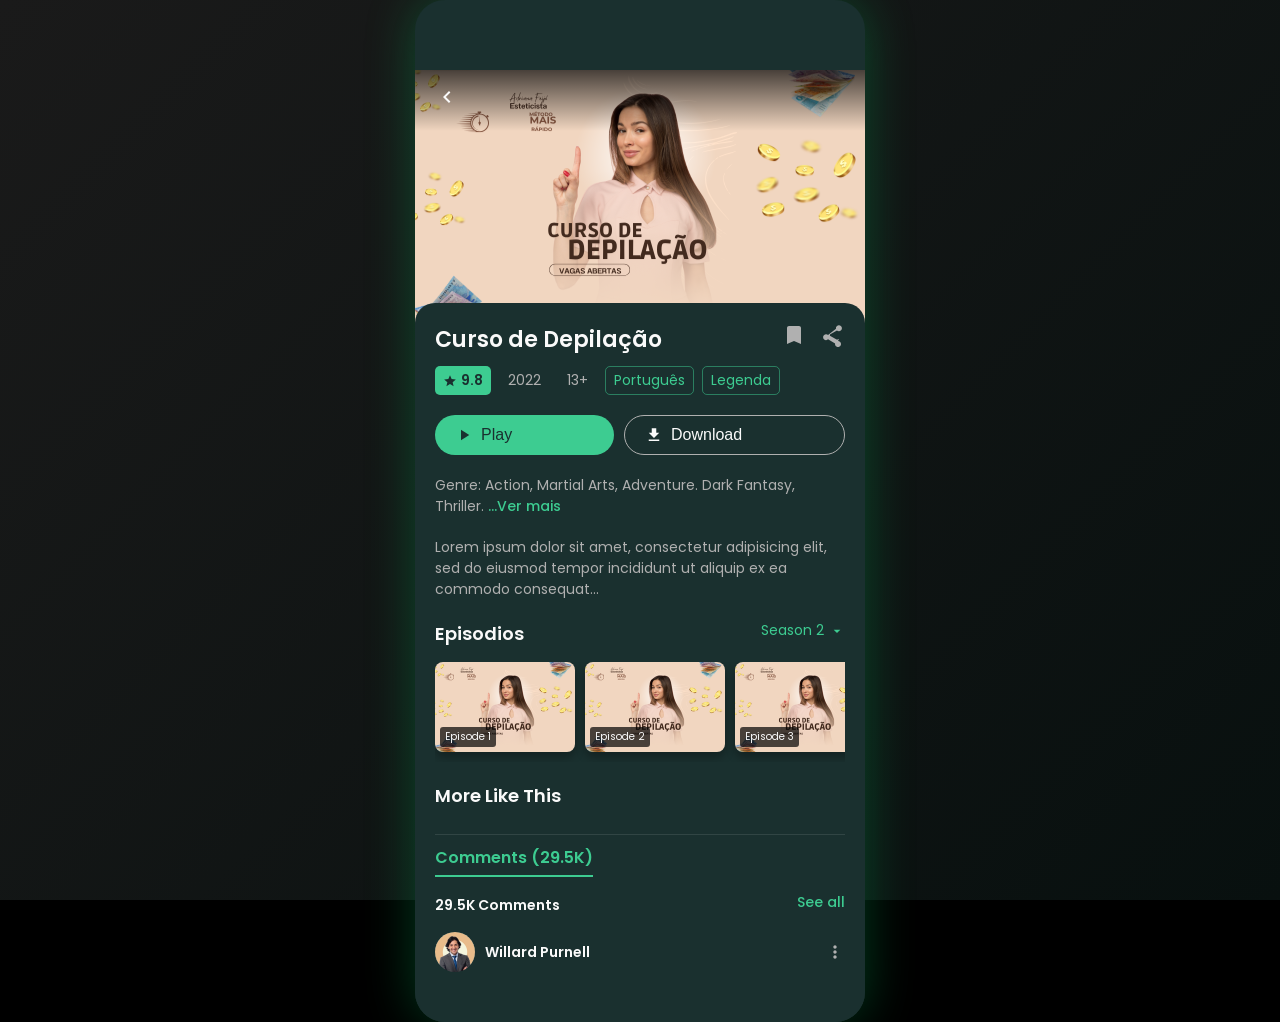
==== detail.html @ 1de20b4a "add details.html" ====
<!DOCTYPE html>
<html lang="pt-BR">
<head>
    <meta charset="UTF-8">
    <meta name="viewport" content="width=device-width, initial-scale=1.0">
    <title>Detalhes - Demon Slayer</title>
    <link rel="stylesheet" href="styles.css"> 
    <link href="https://fonts.googleapis.com/css2?family=Poppins:wght@300;400;500;600;700&display=swap" rel="stylesheet">
</head>
<body>

    <div class="app-background"></div>
    <div class="container detail-page-container">
        
        <section class="video-player-section">
            <div class="player-banner" style="background-image: url('demon_slayer_detail.png');">
                <div class="top-bar-overlay">
                    <a href="playlist.html">
                        <span class="icon back-arrow"></span>
                    </a>
                </div>
            </div>
        </section>

        <main class="detail-content">

            <div class="metadata-block">
                <h1 class="content-title">Curso de Depilação</h1>
                <div class="action-icons">
                    <span class="icon bookmark-icon"></span>
                    <span class="icon share-icon"></span>
                </div>
                
                <div class="tags-row">
                    <span class="rating-tag"><span class="icon star-icon"></span> 9.8</span>
                    <span class="year-tag">2022</span>
                    <span class="age-tag">13+</span>
                    <span class="info-tag light-green-border">Português</span>
                    <span class="info-tag light-green-border">Legenda</span>
                </div>

                <div class="main-actions-row">
                    <button class="btn btn-play full-width"><span class="icon play-icon"></span>Play</button>
                    <button class="btn btn-download full-width"><span class="icon download-icon-btn"></span>Download</button>
                </div>
            </div>
            
            <p class="synopsis">
                Genre: Action, Martial Arts, Adventure. Dark Fantasy, Thriller. <span class="read-more">...Ver mais</span>
            </p>
            <p class="full-text">
                Lorem ipsum dolor sit amet, consectetur adipisicing elit, sed do eiusmod tempor incididunt ut aliquip ex ea commodo consequat...
            </p>

            <section class="episode-section">
                <h2 class="section-title">Episodios</h2>
                <div class="dropdown-filter">
                    <span>Season 2</span>
                    <span class="icon dropdown-arrow"></span>
                </div>
                
                <div class="episode-cards-container">
                    
                    <div class="episode-card">
                        <img src="episode_1_thumb.png" alt="Episode 1" class="episode-thumbnail">
                        <span class="episode-number">Episode 1</span>
                    </div>
                    <div class="episode-card">
                        <img src="episode_1_thumb.png" alt="Episode 2" class="episode-thumbnail">
                        <span class="episode-number">Episode 2</span>
                    </div>
                    <div class="episode-card">
                        <img src="episode_1_thumb.png" alt="Episode 3" class="episode-thumbnail">
                        <span class="episode-number">Episode 3</span>
                    </div>
                </div>
                
                <h2 class="section-title more-like-this-title">More Like This</h2>
            </section>

            <section class="comments-section">
                <div class="comments-header">
                    <span class="comments-tab active-tab">Comments (29.5K)</span>
                    </div>
                <p class="comments-count">29.5K Comments</p>
                <span class="see-all-comments">See all</span>
                
                <div class="comment-item">
                    <img src="foto-perfil.png" alt="Avatar" class="comment-avatar">
                    <span class="comment-username">Willard Purnell</span>
                    <span class="icon more-options-icon-small"></span>
                </div>
            </section>

        </main>
        
    </div>
    <div id="commentsModal" class="modal-bottom-sheet">
    <div class="modal-content">
        
        <header class="comments-modal-header">
            <span class="icon back-arrow" onclick="closeCommentsModal()"></span>
            <h1 class="comments-count-title">29.5K Comments</h1>
            <span class="icon more-options-icon-small"></span> 
        </header>

        <main class="comments-list-container">
            
            <div class="comment-full-item">
                <img src="foto-perfil.png" alt="Avatar" class="comment-avatar-lg">
                <div class="comment-body">
                    <span class="comment-username">Willard Purnell</span>
                    <span class="icon more-options-icon-medium"></span>
                    <p class="comment-text">
                        Lorem ipsum dolor sit amet, consectetur adipisicing elit, sed do eiusmod tempor incididunt ut labore et dolore.
                    </p>
                    <div class="comment-actions">
                        <span class="like-count"><span class="icon heart-icon-filled"></span> 938</span>
                        <span class="comment-time">3 days ago</span>
                        <span class="reply-button">Reply</span>
                    </div>
                </div>
            </div>

            <div class="comment-full-item">
                <img src="foto-perfil.png" alt="Avatar" class="comment-avatar-lg">
                <div class="comment-body">
                    <span class="comment-username">Hannah Burress</span>
                    <span class="icon more-options-icon-medium"></span>
                    <p class="comment-text">
                        Lorem ipsum dolor sit amet, consectetur adipisicing elit, sed do eiusmod tempor incididunt ut labore et dolore. 😍💯💯
                    </p>
                    <div class="comment-actions">
                        <span class="like-count"><span class="icon heart-icon-filled"></span> 847</span>
                        <span class="comment-time">2 days ago</span>
                        <span class="reply-button">Reply</span>
                    </div>
                </div>
            </div>
            
            </main>

        <footer class="comment-input-bar">
            <input type="text" placeholder="Add comment..." class="comment-input">
            <span class="icon emoji-icon"></span>
            <button class="btn btn-send"><span class="icon send-icon"></span></button>
        </footer>
        
    </div>
</div>

<script>
    function openCommentsModal() {
        document.getElementById('commentsModal').classList.add('is-visible');
        document.body.style.overflow = 'hidden'; // Evita scroll do fundo
    }

    function closeCommentsModal() {
        document.getElementById('commentsModal').classList.remove('is-visible');
        document.body.style.overflow = '';
    }

    // Liga o clique do "See all" para abrir o modal
    document.querySelector('.see-all-comments').addEventListener('click', openCommentsModal);
</script>

</body>
</html>
---- styles.css ----
/* Importação de fonte (opcional, se você descomentou no HTML) */
body {
    font-family: 'Poppins', sans-serif;
}

/* Reset Básico */
* {
    box-sizing: border-box;
    margin: 0;
    padding: 0;
}

:root {
    --dark-green: #1A302F;
    --light-green: #3DCC91;
    --text-white: #FAFAFA;
    --text-light-gray: #B0B0B0;
    --dark-gray-bg: #2B2B2B;
    --card-bg: #3A3A3A;
    --overlay-gradient: linear-gradient(to top, rgba(0,0,0,0.9) 0%, rgba(0,0,0,0.6) 50%, rgba(0,0,0,0) 100%);
    --app-gradient-border: linear-gradient(to bottom, #10201F, #00BCD4); /* Ajustado para um verde/azul sutil */
}

body {
    background-color: #000;
    color: var(--text-white);
    overflow-x: hidden; /* Evita rolagem horizontal indesejada */
}

/* Fundo da tela com gradiente sutil */
.app-background {
    position: fixed;
    top: 0;
    left: 0;
    width: 100%;
    height: 100%;
    background: linear-gradient(135deg, #1A1A1A 0%, #08100F 100%); /* Fundo escuro */
    z-index: -1;
}
/* Gradiente nas bordas da "tela do celular" */
.container {
    max-width: 450px; /* Largura máxima para simular um celular */
    margin: 0 auto;
    background-color: var(--dark-green); /* Cor principal do app */
    min-height: 100vh;
    box-shadow: 0 0 50px rgba(0, 200, 100, 0.3); /* Sombra verde */
    border-radius: 30px; /* Bordas arredondadas do "celular" */
    overflow: hidden; /* Garante que o conteúdo não vaze */
    position: relative;
    padding-bottom: 70px; /* Espaço para a nav bar inferior */
}

/* --- HEADER PRINCIPAL --- */
.main-header {
    display: flex;
    justify-content: space-between;
    align-items: center;
    padding: 15px 20px;
    position: absolute;
    top: 0;
    width: 100%;
    z-index: 100;
    background: transparent; /* Transparente para ver o banner */
}
.main-header .logo {
    font-size: 28px;
    font-weight: 700;
    color: var(--light-green); /* Verde claro para o logo 'A' */
}
.header-icons .icon {
    display: inline-block;
    width: 24px;
    height: 24px;
    margin-left: 15px;
    background-color: var(--text-white); /* Cor dos ícones */
    -webkit-mask-size: cover;
    mask-size: cover;
}

.logo-img {
    display: inline;
    width: 24px;
    height: 24px;
}

/* Ícones específicos (usando mask para SVGs ou background-image para PNGs) */
.search-icon { -webkit-mask-image: url('data:image/svg+xml;utf8,<svg xmlns="http://www.w3.org/2000/svg" viewBox="0 0 24 24" fill="white"><path d="M15.5 14h-.79l-.28-.27A6.471 6.471 0 0 0 16 9.5 6.5 6.5 0 1 0 9.5 16c1.61 0 3.09-.59 4.23-1.57l.27.28v.79l5 4.99L20.49 19l-4.99-5zm-6 0C7.01 14 5 11.99 5 9.5S7.01 5 9.5 5 14 7.01 14 9.5 11.99 14 9.5 14z"/></svg>'); mask-image: url('data:image/svg+xml;utf8,<svg xmlns="http://www.w3.org/2000/svg" viewBox="0 0 24 24" fill="white"><path d="M15.5 14h-.79l-.28-.27A6.471 6.471 0 0 0 16 9.5 6.5 6.5 0 1 0 9.5 16c1.61 0 3.09-.59 4.23-1.57l.27.28v.79l5 4.99L20.49 19l-4.99-5zm-6 0C7.01 14 5 11.99 5 9.5S7.01 5 9.5 5 14 7.01 14 9.5 11.99 14 9.5 14z"/></svg>'); }
.bell-icon { -webkit-mask-image: url('data:image/svg+xml;utf8,<svg xmlns="http://www.w3.org/2000/svg" viewBox="0 0 24 24" fill="white"><path d="M12 22c1.1 0 2-.9 2-2h-4c0 1.1.9 2 2 2zm6-6v-5c0-3.07-1.63-5.64-4.5-6.32V4c0-.83-.67-1.5-1.5-1.5s-1.5.67-1.5 1.5v.68C7.64 5.36 6 7.93 6 11v5l-2 2v1h16v-1l-2-2z"/></svg>'); mask-image: url('data:image/svg+xml;utf8,<svg xmlns="http://www.w3.org/2000/svg" viewBox="0 0 24 24" fill="white"><path d="M12 22c1.1 0 2-.9 2-2h-4c0 1.1.9 2 2 2zm6-6v-5c0-3.07-1.63-5.64-4.5-6.32V4c0-.83-.67-1.5-1.5-1.5s-1.5.67-1.5 1.5v.68C7.64 5.36 6 7.93 6 11v5l-2 2v1h16v-1l-2-2z"/></svg>'); }


/* --- HERO BANNER --- */
.hero-banner {
    width: 100%;
    height: 400px; /* Altura do banner */
    background-size: cover;
    background-position: center;
    position: relative;
    display: flex;
    align-items: flex-end; /* Conteúdo na parte inferior */
    padding-bottom: 20px;
    z-index: 1; /* Para ficar abaixo do header fixo */
}
.hero-banner::before { /* Pseudo-elemento para o gradiente superior */
    content: '';
    position: absolute;
    top: 0;
    left: 0;
    width: 100%;
    height: 100px; /* Altura do gradiente */
    background: linear-gradient(to bottom, var(--dark-green), transparent);
    z-index: 2;
}
.overlay { /* Gradiente inferior para contraste do texto */
    position: absolute;
    bottom: 0;
    left: 0;
    width: 100%;
    height: 70%; /* Altura do gradiente */
    background: var(--overlay-gradient);
    z-index: 3;
}
.banner-content {
    position: relative;
    z-index: 4;
    padding: 0 20px;
    width: 100%;
}
.banner-title {
    font-size: 24px;
    margin-bottom: 5px;
    font-weight: 600;
}
.banner-genres {
    font-size: 14px;
    color: var(--text-light-gray);
    margin-bottom: 20px;
}
.banner-actions {
    display: flex;
    gap: 10px;
}
.btn {
    padding: 10px 20px;
    border: none;
    border-radius: 25px;
    font-size: 16px;
    font-weight: 500;
    cursor: pointer;
    display: flex;
    align-items: center;
    gap: 8px;
}
.btn-play {
    background-color: var(--light-green); /* Verde claro */
    color: var(--dark-green); /* Texto verde escuro */
}
.btn-mylist {
    background-color: rgba(255, 255, 255, 0.2); /* Fundo transparente claro */
    color: var(--text-white);
    border: 1px solid rgba(255, 255, 255, 0.3);
}
.btn .icon {
    display: inline-block;
    width: 18px;
    height: 18px;
    background-color: currentColor; /* Usa a cor do texto do botão */
    -webkit-mask-size: cover;
    mask-size: cover;
}
/* Ícones dos botões */
.play-icon { -webkit-mask-image: url('data:image/svg+xml;utf8,<svg xmlns="http://www.w3.org/2000/svg" viewBox="0 0 24 24" fill="black"><path d="M8 5v14l11-7z"/></svg>'); mask-image: url('data:image/svg+xml;utf8,<svg xmlns="http://www.w3.org/2000/svg" viewBox="0 0 24 24" fill="black"><path d="M8 5v14l11-7z"/></svg>'); }
.add-icon { -webkit-mask-image: url('data:image/svg+xml;utf8,<svg xmlns="http://www.w3.org/2000/svg" viewBox="0 0 24 24" fill="white"><path d="M19 13h-6v6h-2v-6H5v-2h6V5h2v6h6v2z"/></svg>'); mask-image: url('data:image/svg+xml;utf8,<svg xmlns="http://www.w3.org/2000/svg" viewBox="0 0 24 24" fill="white"><path d="M19 13h-6v6h-2v-6H5v-2h6V5h2v6h6v2z"/></svg>'); }


/* --- SEÇÕES DE CONTEÚDO --- */
.content-sections {
    padding: 20px;
    background-color: var(--dark-green); /* Para transição suave do banner */
    position: relative;
    z-index: 5; /* Garante que fique acima do banner ao rolar */
    border-top-left-radius: 20px;
    border-top-right-radius: 20px;
    margin-top: -20px; /* Para sobrepor o banner levemente */
    padding-top: 40px;
}

.content-row {
    margin-bottom: 30px;
}
.row-header {
    display: flex;
    justify-content: space-between;
    align-items: baseline;
    margin-bottom: 15px;
    padding: 0 5px; /* Pequeno padding para os títulos */
}
.row-header h2 {
    font-size: 20px;
    font-weight: 600;
}
.see-all {
    color: var(--light-green);
    font-size: 14px;
    font-weight: 500;
}
.cards-container {
    display: flex;
    overflow-x: scroll; /* Scroll horizontal */
    gap: 15px;
    padding-bottom: 10px; /* Espaço para sombra/scroll */
    scrollbar-width: none; /* Esconde a barra de rolagem Firefox */
    -ms-overflow-style: none; /* Esconde a barra de rolagem IE/Edge */
}
/* Esconde a barra de rolagem para navegadores baseados em WebKit */
.cards-container::-webkit-scrollbar {
    display: none;
}

.anime-card {
    position: relative;
    width: 130px; /* Largura base */
    min-width: 130px; /* Garante que não encolha */
    height: 180px; /* Altura para cards retangulares */
    border-radius: 10px;
    overflow: hidden;
    box-shadow: 0 5px 15px rgba(0, 0, 0, 0.4);
    background-color: var(--card-bg); /* Fundo caso a imagem não carregue */
    transition: transform 0.2s ease;
}
.anime-card.square { /* Cards para "New Episode Releases" */
    width: 100px;
    min-width: 100px;
    height: 100px;
}

.anime-card:hover {
    transform: translateY(-5px);
}
.card-thumbnail {
    width: 100%;
    height: 100%;
    object-fit: cover; /* Cobre o card sem distorcer */
}
.rating {
    position: absolute;
    top: 8px;
    left: 8px;
    background-color: var(--light-green); /* Verde claro */
    color: var(--dark-green);
    padding: 2px 6px;
    border-radius: 5px;
    font-size: 11px;
    font-weight: 600;
    z-index: 10;
}
.rank {
    position: absolute;
    bottom: 8px;
    left: 8px;
    color: rgba(255, 255, 255, 0.8);
    font-size: 36px;
    font-weight: 700;
    text-shadow: 1px 1px 3px rgba(0,0,0,0.5);
    z-index: 10;
}


/* --- BOTTOM NAVIGATION --- */
.bottom-nav {
    display: flex;
    justify-content: space-around;
    align-items: center;
    height: 65px;
    background-color: var(--dark-green);
    position: fixed;
    width: 100%; /* Ocupa toda a largura do container */
    max-width: 450px; /* Limita à largura do container */
    bottom: 0;
    left: 50%; /* Centraliza no container */
    transform: translateX(-50%);
    border-top: 1px solid rgba(255, 255, 255, 0.1);
    box-shadow: 0 -5px 15px rgba(0, 0, 0, 0.3);
    border-top-left-radius: 20px; /* Borda arredondada */
    border-top-right-radius: 20px;
    z-index: 100;
}
.bottom-nav .nav-item {
    display: flex;
    flex-direction: column;
    align-items: center;
    color: var(--text-light-gray);
    font-size: 11px;
    text-decoration: none;
    transition: color 0.2s ease;
}
.bottom-nav .nav-item.active {
    color: var(--light-green); /* Verde claro para o ativo */
}
.bottom-nav .nav-item .icon {
    display: block;
    width: 24px;
    height: 24px;
    margin-bottom: 4px;
    background-color: currentColor; /* Usa a cor do texto do item */
    -webkit-mask-size: cover;
    mask-size: cover;
}
/* Ícones da navegação inferior (substitua por SVG/PNG reais se necessário) */
.home-icon { -webkit-mask-image: url('data:image/svg+xml;utf8,<svg xmlns="http://www.w3.org/2000/svg" viewBox="0 0 24 24" fill="white"><path d="M10 20v-6h4v6h5v-8h3L12 3 2 12h3v8z"/></svg>'); mask-image: url('data:image/svg+xml;utf8,<svg xmlns="http://www.w3.org/2000/svg" viewBox="0 0 24 24" fill="white"><path d="M10 20v-6h4v6h5v-8h3L12 3 2 12h3v8z"/></svg>'); }
.calendar-icon { -webkit-mask-image: url('data:image/svg+xml;utf8,<svg xmlns="http://www.w3.org/2000/svg" viewBox="0 0 24 24" fill="white"><path d="M17 12h-5v5h5v-5zM16 1v2H8V1H6v2H5c-1.11 0-1.99.9-1.99 2L3 19c0 1.1.89 2 2 2h14c1.1 0 2-.9 2-2V5c0-1.1-.9-2-2-2h-1V1h-2zm3 18H5V8h14v11z"/></svg>'); mask-image: url('data:image/svg+xml;utf8,<svg xmlns="http://www.w3.org/2000/svg" viewBox="0 0 24 24" fill="white"><path d="M17 12h-5v5h5v-5zM16 1v2H8V1H6v2H5c-1.11 0-1.99.9-1.99 2L3 19c0 1.1.89 2 2 2h14c1.1 0 2-.9 2-2V5c0-1.1-.9-2-2-2h-1V1h-2zm3 18H5V8h14v11z"/></svg>'); }
.mylist-icon { -webkit-mask-image: url('data:image/svg+xml;utf8,<svg xmlns="http://www.w3.org/2000/svg" viewBox="0 0 24 24" fill="white"><path d="M19 9H5v2h14V9zm0-4H5v2h14V5zM5 15h14v2H5v-2zm0 4h14v2H5v-2z"/></svg>'); mask-image: url('data:image/svg+xml;utf8,<svg xmlns="http://www.w3.org/2000/svg" viewBox="0 0 24 24" fill="white"><path d="M19 9H5v2h14V9zm0-4H5v2h14V5zM5 15h14v2H5v-2zm0 4h14v2H5v-2z"/></svg>'); }
.download-icon { -webkit-mask-image: url('data:image/svg+xml;utf8,<svg xmlns="http://www.w3.org/2000/svg" viewBox="0 0 24 24" fill="white"><path d="M19 9h-4V3H9v6H5l7 7 7-7zM5 18v2h14v-2H5z"/></svg>'); mask-image: url('data:image/svg+xml;utf8,<svg xmlns="http://www.w3.org/2000/svg" viewBox="0 0 24 24" fill="white"><path d="M19 9h-4V3H9v6H5l7 7 7-7zM5 18v2h14v-2H5z"/></svg>'); }
.profile-icon { -webkit-mask-image: url('data:image/svg+xml;utf8,<svg xmlns="http://www.w3.org/2000/svg" viewBox="0 0 24 24" fill="white"><path d="M12 12c2.21 0 4-1.79 4-4s-1.79-4-4-4-4 1.79-4 4 1.79 4 4 4zm0 2c-2.67 0-8 1.34-8 4v2h16v-2c0-2.66-5.33-4-8-4z"/></svg>'); mask-image: url('data:image/svg+xml;utf8,<svg xmlns="http://www.w3.org/2000/svg" viewBox="0 0 24 24" fill="white"><path d="M12 12c2.21 0 4-1.79 4-4s-1.79-4-4-4-4 1.79-4 4 1.79 4 4 4zm0 2c-2.67 0-8 1.34-8 4v2h16v-2c0-2.66-5.33-4-8-4z"/></svg>'); }

/* --- ADICIONAR ESTILOS ESPECÍFICOS PARA A PÁGINA MY LIST --- */

/* Ajusta o padding do container para acomodar a barra de título */
.container {
    /* ... outros estilos ... */
    padding-top: 70px; /* Adiciona padding para o header fixo/título */
}

/* Modificação do Header para a página My List */
.main-header {
    /* ... Remova 'position: absolute;' e use flex para o layout da lista */
    position: fixed; /* Fixa o header no topo */
    background-color: var(--dark-green); /* Fundo sólido para o topo */
    box-shadow: 0 2px 10px rgba(0, 0, 0, 0.2);
    align-items: center;
    padding: 10px 20px;
    height: 60px; /* Altura fixa */
    top: 0;
    z-index: 100;
}

.page-title {
    font-size: 22px;
    font-weight: 600;
    flex-grow: 1; /* Permite que o título ocupe o espaço central */
    margin-left: 15px;
}
.main-header .logo {
    font-size: 28px;
    font-weight: 700;
    color: var(--light-green); 
    margin-right: auto; /* Empurra o logo para a esquerda se necessário */
}
.header-icons {
    margin-left: auto; /* Empurra os ícones para a direita */
}


/* GRADE DE CONTEÚDO PRINCIPAL (My List) */
.grid-content {
    /* A grade começa abaixo do padding-top do container (70px) */
    padding: 20px; 
    display: grid;
    /* 2 colunas com espaçamento de 15px */
    grid-template-columns: 1fr 1fr; 
    gap: 15px; 
}

.anime-card.grid-item {
    /* Ajustes para o card na grade (tamanho proporcional) */
    width: 100%; /* Ocupa a largura total da coluna */
    height: 250px; /* Altura fixa para este layout de grade */
    /* Remove a sombra e a transformação que é mais adequada para scroll horizontal */
    box-shadow: 0 2px 10px rgba(0, 0, 0, 0.4);
    transform: none;
}
.anime-card.grid-item:hover {
    transform: none;
}

/* Ajuste da posição do rating para o canto superior direito (como na imagem) */
.rating.playlist-rating {
    top: 8px;
    right: 8px;
    left: auto; /* Desfaz o left: 8px do estilo anterior */
}

/* --- ESTILOS ESPECÍFICOS PARA A PÁGINA PROFILE --- */

/* Ajuste do Header da página Profile */
.profile-header {
    /* O header da Profile é ligeiramente diferente (tem o A, o título e a opção de mais) */
    justify-content: space-between;
}
.profile-header .page-title {
    margin-left: 15px;
    flex-grow: 0;
}

.profile-content {
    padding: 20px;
    padding-top: 20px; /* Já tem padding-top do container */
    padding-bottom: 20px;
    position: relative;
    z-index: 5;
    background-color: var(--dark-green);
    min-height: calc(100vh - 65px); /* Garante que o fundo cubra a tela acima da nav bar */
}

/* 1. SEÇÃO DE INFORMAÇÕES DO USUÁRIO */
.user-info-section {
    display: flex;
    align-items: center;
    margin-bottom: 30px;
}
.profile-avatar-container {
    position: relative;
    margin-right: 15px;
}
.profile-avatar {
    width: 80px;
    height: 80px;
    border-radius: 50%;
    object-fit: cover;
    border: 3px solid var(--light-green); /* Borda verde clara */
}
.edit-badge {
    position: absolute;
    bottom: 0;
    right: 0;
    width: 20px;
    height: 20px;
    border-radius: 50%;
    background-color: var(--light-green); /* Cor de edição */
    border: 2px solid var(--dark-green);
    /* Adicione um ícone de caneta ou use um background image aqui */
    /* Exemplo: */
    -webkit-mask-image: url('data:image/svg+xml;utf8,<svg xmlns="http://www.w3.org/2000/svg" viewBox="0 0 24 24" fill="black"><path d="M3 17.25V21h3.75L17.81 9.94l-3.75-3.75L3 17.25zM20.71 7.04c.39-.39.39-1.02 0-1.41l-2.34-2.34c-.39-.39-1.02-.39-1.41 0l-1.83 1.83 3.75 3.75 1.83-1.83z"/></svg>'); 
    mask-image: url('data:image/svg+xml;utf8,<svg xmlns="http://www.w3.org/2000/svg" viewBox="0 0 24 24" fill="black"><path d="M3 17.25V21h3.75L17.81 9.94l-3.75-3.75L3 17.25zM20.71 7.04c.39-.39.39-1.02 0-1.41l-2.34-2.34c-.39-.39-1.02-.39-1.41 0l-1.83 1.83 3.75 3.75 1.83-1.83z"/></svg>');
    background-color: var(--dark-green); /* Ícone escuro na bolha verde */
    -webkit-mask-size: 80%;
    mask-size: 80%;
    -webkit-mask-repeat: no-repeat;
    mask-repeat: no-repeat;
    -webkit-mask-position: center;
    mask-position: center;
}
.username {
    font-size: 18px;
    font-weight: 600;
}
.user-email {
    font-size: 14px;
    color: var(--text-light-gray);
}

/* 2. CARD PREMIUM */
.premium-card {
    display: flex;
    align-items: center;
    padding: 15px;
    margin-bottom: 30px;
    border-radius: 15px;
    background-color: rgba(61, 204, 145, 0.1); /* Fundo sutil do card */
    border: 1px solid var(--light-green);
    cursor: pointer;
}
.premium-crown {
    display: block;
    width: 30px;
    height: 30px;
    background-color: var(--light-green);
    margin-right: 15px;
    /* Ícone de coroa (substitua pelo seu SVG se tiver) */
    -webkit-mask-image: url('data:image/svg+xml;utf8,<svg xmlns="http://www.w3.org/2000/svg" viewBox="0 0 24 24" fill="black"><path d="M12 17.27L18.18 21l-1.64-7.03L22 9.24l-7.19-.61L12 2 9.19 8.63 2 9.24l5.46 4.73L5.82 21z"/></svg>'); 
    mask-image: url('data:image/svg+xml;utf8,<svg xmlns="http://www.w3.org/2000/svg" viewBox="0 0 24 24" fill="black"><path d="M12 17.27L18.18 21l-1.64-7.03L22 9.24l-7.19-.61L12 2 9.19 8.63 2 9.24l5.46 4.73L5.82 21z"/></svg>');
}
.premium-text {
    flex-grow: 1;
}
.premium-text h3 {
    color: var(--light-green);
    font-size: 16px;
    margin-bottom: 2px;
}
.premium-text p {
    font-size: 12px;
    color: var(--text-light-gray);
}


/* 3. LISTA DE CONFIGURAÇÕES */
.settings-list {
    display: flex;
    flex-direction: column;
}
.setting-item {
    display: flex;
    align-items: center;
    padding: 15px 0;
    text-decoration: none;
    color: var(--text-white);
    border-bottom: 1px solid rgba(255, 255, 255, 0.05); /* Linha divisória sutil */
}
.setting-item:last-child {
    border-bottom: none;
    margin-top: 10px;
}
.setting-item .icon {
    display: block;
    width: 24px;
    height: 24px;
    margin-right: 15px;
    background-color: var(--text-light-gray); /* Cor dos ícones padrão */
    -webkit-mask-size: cover;
    mask-size: cover;
}
.setting-text {
    flex-grow: 1;
    font-size: 16px;
    font-weight: 500;
}
.setting-value {
    color: var(--text-light-gray);
    font-size: 14px;
    margin-right: 10px;
}

/* Item de Logout (Vermelho de Destaque) */
.logout-item {
    color: #FF0000; /* Vermelho forte para Logout */
}
.logout-item .icon {
    background-color: #FF0000;
}


/* ÍCONES DE CONFIGURAÇÃO (Novos ícones a serem adicionados) */
.arrow-right { 
    width: 16px !important; 
    background-color: var(--text-light-gray) !important;
    -webkit-mask-image: url('data:image/svg+xml;utf8,<svg xmlns="http://www.w3.org/2000/svg" viewBox="0 0 24 24" fill="white"><path d="M10 6L8.59 7.41 13.17 12l-4.58 4.59L10 18l6-6z"/></svg>'); 
    mask-image: url('data:image/svg+xml;utf8,<svg xmlns="http://www.w3.org/2000/svg" viewBox="0 0 24 24" fill="white"><path d="M10 6L8.59 7.41 13.17 12l-4.58 4.59L10 18l6-6z"/></svg>'); 
}

/* Ícones de Menu (substitua pelos seus SVGs reais) */
.more-options-icon { -webkit-mask-image: url('data:image/svg+xml;utf8,<svg xmlns="http://www.w3.org/2000/svg" viewBox="0 0 24 24" fill="white"><path d="M12 8c1.1 0 2-.9 2-2s-.9-2-2-2-2 .9-2 2 .9 2 2 2zm0 2c-1.1 0-2 .9-2 2s.9 2 2 2 2-.9 2-2-.9-2-2-2zm0 6c-1.1 0-2 .9-2 2s.9 2 2 2 2-.9 2-2-.9-2-2-2z"/></svg>'); mask-image: url('data:image/svg+xml;utf8,<svg xmlns="http://www.w3.org/2000/svg" viewBox="0 0 24 24" fill="white"><path d="M12 8c1.1 0 2-.9 2-2s-.9-2-2-2-2 .9-2 2 .9 2 2 2zm0 2c-1.1 0-2 .9-2 2s.9 2 2 2 2-.9 2-2-.9-2-2-2zm0 6c-1.1 0-2 .9-2 2s.9 2 2 2 2-.9 2-2-.9-2-2-2z"/></svg>'); }
.edit-profile-icon { -webkit-mask-image: url('data:image/svg+xml;utf8,<svg xmlns="http://www.w3.org/2000/svg" viewBox="0 0 24 24" fill="white"><path d="M3 17.25V21h3.75L17.81 9.94l-3.75-3.75L3 17.25zM20.71 7.04c.39-.39.39-1.02 0-1.41l-2.34-2.34c-.39-.39-1.02-.39-1.41 0l-1.83 1.83 3.75 3.75 1.83-1.83z"/></svg>'); mask-image: url('data:image/svg+xml;utf8,<svg xmlns="http://www.w3.org/2000/svg" viewBox="0 0 24 24" fill="white"><path d="M3 17.25V21h3.75L17.81 9.94l-3.75-3.75L3 17.25zM20.71 7.04c.39-.39.39-1.02 0-1.41l-2.34-2.34c-.39-.39-1.02-.39-1.41 0l-1.83 1.83 3.75 3.75 1.83-1.83z"/></svg>'); }
.notification-icon { -webkit-mask-image: url('data:image/svg+xml;utf8,<svg xmlns="http://www.w3.org/2000/svg" viewBox="0 0 24 24" fill="white"><path d="M12 22c1.1 0 2-.9 2-2h-4c0 1.1.9 2 2 2zm6-6v-5c0-3.07-1.63-5.64-4.5-6.32V4c0-.83-.67-1.5-1.5-1.5s-1.5.67-1.5 1.5v.68C7.64 5.36 6 7.93 6 11v5l-2 2v1h16v-1l-2-2z"/></svg>'); mask-image: url('data:image/svg+xml;utf8,<svg xmlns="http://www.w3.org/2000/svg" viewBox="0 0 24 24" fill="white"><path d="M12 22c1.1 0 2-.9 2-2h-4c0 1.1.9 2 2 2zm6-6v-5c0-3.07-1.63-5.64-4.5-6.32V4c0-.83-.67-1.5-1.5-1.5s-1.5.67-1.5 1.5v.68C7.64 5.36 6 7.93 6 11v5l-2 2v1h16v-1l-2-2z"/></svg>'); }
.security-icon { -webkit-mask-image: url('data:image/svg+xml;utf8,<svg xmlns="http://www.w3.org/2000/svg" viewBox="0 0 24 24" fill="white"><path d="M12 1L3 5v6c0 5.55 3.84 10.74 9 12 5.16-1.26 9-6.45 9-12V5l-9-4zm-1 6h2v2h-2V7zm0 4h2v6h-2v-6z"/></svg>'); mask-image: url('data:image/svg+xml;utf8,<svg xmlns="http://www.w3.org/2000/svg" viewBox="0 0 24 24" fill="white"><path d="M12 1L3 5v6c0 5.55 3.84 10.74 9 12 5.16-1.26 9-6.45 9-12V5l-9-4zm-1 6h2v2h-2V7zm0 4h2v6h-2v-6z"/></svg>'); }
.language-icon { -webkit-mask-image: url('data:image/svg+xml;utf8,<svg xmlns="http://www.w3.org/2000/svg" viewBox="0 0 24 24" fill="white"><path d="M12 2C6.48 2 2 6.48 2 12s4.48 10 10 10 10-4.48 10-10S17.52 2 12 2zm0 18c-4.41 0-8-3.59-8-8s3.59-8 8-8 8 3.59 8 8-3.59 8-8 8zm-2-12v.5l4 7.5-.5.5h-1L9.75 14H7.5v2h8.5v-2h-1.25L10 5zm1.5 1.5L13.75 13h-4L11.5 6.5z"/></svg>'); mask-image: url('data:image/svg+xml;utf8,<svg xmlns="http://www.w3.org/2000/svg" viewBox="0 0 24 24" fill="white"><path d="M12 2C6.48 2 2 6.48 2 12s4.48 10 10 10 10-4.48 10-10S17.52 2 12 2zm0 18c-4.41 0-8-3.59-8-8s3.59-8 8-8 8 3.59 8 8-3.59 8-8 8zm-2-12v.5l4 7.5-.5.5h-1L9.75 14H7.5v2h8.5v-2h-1.25L10 5zm1.5 1.5L13.75 13h-4L11.5 6.5z"/></svg>'); }
.dark-mode-icon { -webkit-mask-image: url('data:image/svg+xml;utf8,<svg xmlns="http://www.w3.org/2000/svg" viewBox="0 0 24 24" fill="white"><path d="M12 3c-4.97 0-9 4.03-9 9s4.03 9 9 9 9-4.03 9-9c0-.46-.04-.91-.1-1.36-.96 1.34-2.55 2.22-4.39 2.22-3.55 0-6.44-2.89-6.44-6.44 0-1.84.88-3.43 2.22-4.39.04-.06.07-.13.1-.19-.04.02-.07.03-.1.05z"/></svg>'); mask-image: url('data:image/svg+xml;utf8,<svg xmlns="http://www.w3.org/2000/svg" viewBox="0 0 24 24" fill="white"><path d="M12 3c-4.97 0-9 4.03-9 9s4.03 9 9 9 9-4.03 9-9c0-.46-.04-.91-.1-1.36-.96 1.34-2.55 2.22-4.39 2.22-3.55 0-6.44-2.89-6.44-6.44 0-1.84.88-3.43 2.22-4.39.04-.06.07-.13.1-.19-.04.02-.07.03-.1.05z"/></svg>'); }
.help-icon { -webkit-mask-image: url('data:image/svg+xml;utf8,<svg xmlns="http://www.w3.org/2000/svg" viewBox="0 0 24 24" fill="white"><path d="M12 2C6.48 2 2 6.48 2 12s4.48 10 10 10 10-4.48 10-10S17.52 2 12 2zm1 17h-2v-2h2v2zm2.07-7.75l-.9.92C13.43 12.51 13 13.5 13 14h-2c0-.85.39-1.57.82-2.15l1.8-1.8C14.18 9.38 14.5 8.94 14.5 8.5c0-.82-.68-1.5-1.5-1.5s-1.5.68-1.5 1.5H9c0-1.92 1.57-3.5 3.5-3.5s3.5 1.58 3.5 3.5c0 .48-.22.95-.59 1.31z"/></svg>'); mask-image: url('data:image/svg+xml;utf8,<svg xmlns="http://www.w3.org/2000/svg" viewBox="0 0 24 24" fill="white"><path d="M12 2C6.48 2 2 6.48 2 12s4.48 10 10 10 10-4.48 10-10S17.52 2 12 2zm1 17h-2v-2h2v2zm2.07-7.75l-.9.92C13.43 12.51 13 13.5 13 14h-2c0-.85.39-1.57.82-2.15l1.8-1.8C14.18 9.38 14.5 8.94 14.5 8.5c0-.82-.68-1.5-1.5-1.5s-1.5.68-1.5 1.5H9c0-1.92 1.57-3.5 3.5-3.5s3.5 1.58 3.5 3.5c0 .48-.22.95-.59 1.31z"/></svg>'); }
.privacy-icon { -webkit-mask-image: url('data:image/svg+xml;utf8,<svg xmlns="http://www.w3.org/2000/svg" viewBox="0 0 24 24" fill="white"><path d="M12 1L3 5v6c0 5.55 3.84 10.74 9 12 5.16-1.26 9-6.45 9-12V5l-9-4zm0 14c-1.1 0-2-.9-2-2s.9-2 2-2 2 .9 2 2-.9 2-2 2z"/></svg>'); mask-image: url('data:image/svg+xml;utf8,<svg xmlns="http://www.w3.org/2000/svg" viewBox="0 0 24 24" fill="white"><path d="M12 1L3 5v6c0 5.55 3.84 10.74 9 12 5.16-1.26 9-6.45 9-12V5l-9-4zm0 14c-1.1 0-2-.9-2-2s.9-2 2-2 2 .9 2 2-.9 2-2 2z"/></svg>'); }
.logout-icon { -webkit-mask-image: url('data:image/svg+xml;utf8,<svg xmlns="http://www.w3.org/2000/svg" viewBox="0 0 24 24" fill="white"><path d="M17 7l-1.41 1.41L18.17 11H9v2h9.17l-2.58 2.58L17 17l5-5-5-5zM4 5h8V3H4c-1.1 0-2 .9-2 2v14c0 1.1.9 2 2 2h8v-2H4V5z"/></svg>'); mask-image: url('data:image/svg+xml;utf8,<svg xmlns="http://www.w3.org/2000/svg" viewBox="0 0 24 24" fill="white"><path d="M17 7l-1.41 1.41L18.17 11H9v2h9.17l-2.58 2.58L17 17l5-5-5-5zM4 5h8V3H4c-1.1 0-2 .9-2 2v14c0 1.1.9 2 2 2h8v-2H4V5z"/></svg>'); }

/* ESTILO DO SWITCH (DARK MODE) */
.switch {
    position: relative;
    display: inline-block;
    width: 45px;
    height: 25px;
    margin-left: 10px;
}
.switch input {
    opacity: 0;
    width: 0;
    height: 0;
}
.slider {
    position: absolute;
    cursor: pointer;
    top: 0;
    left: 0;
    right: 0;
    bottom: 0;
    background-color: #ccc;
    transition: .4s;
}
.slider:before {
    position: absolute;
    content: "";
    height: 18px;
    width: 18px;
    left: 4px;
    bottom: 4px;
    background-color: white;
    transition: .4s;
}
input:checked + .slider {
    background-color: var(--light-green);
}
input:checked + .slider:before {
    transform: translateX(18px);
}
.slider.round {
    border-radius: 25px;
}
.slider.round:before {
    border-radius: 50%;
}

/* --- ESTILOS ESPECÍFICOS PARA A PÁGINA DE DETALHES --- */

.detail-page-container {
    padding-bottom: 0; /* Remove padding inferior se não houver nav bar */
}

/* 1. PLAYER / BANNER */
.video-player-section {
    width: 100%;
    position: relative;
    padding-bottom: 56.25%; /* Proporção 16:9 */
    height: 0;
}
.player-banner {
    position: absolute;
    top: 0;
    left: 0;
    width: 100%;
    height: 100%;
    background-size: cover;
    background-position: center;
    z-index: 10;
}
.top-bar-overlay {
    position: absolute;
    top: 0;
    left: 0;
    width: 100%;
    padding: 15px 20px;
    z-index: 15;
    background: linear-gradient(to bottom, rgba(0, 0, 0, 0.7), transparent);
}
.back-arrow {
    display: inline-block;
    width: 24px;
    height: 24px;
    background-color: var(--text-white);
    -webkit-mask-size: cover;
    mask-size: cover;
    /* Ícone de seta para trás */
    -webkit-mask-image: url('data:image/svg+xml;utf8,<svg xmlns="http://www.w3.org/2000/svg" viewBox="0 0 24 24" fill="white"><path d="M15.41 16.59L10.83 12l4.58-4.59L14 6l-6 6 6 6z"/></svg>'); 
    mask-image: url('data:image/svg+xml;utf8,<svg xmlns="http://www.w3.org/2000/svg" viewBox="0 0 24 24" fill="white"><path d="M15.41 16.59L10.83 12l4.58-4.59L14 6l-6 6 6 6z"/></svg>');
}

/* 2. CONTEÚDO E METADADOS */
.detail-content {
    padding: 20px;
    background-color: var(--dark-green);
    position: relative;
    z-index: 11; /* Acima do player */
    margin-top: -20px; /* Sobrepõe o player levemente */
    border-top-left-radius: 20px;
    border-top-right-radius: 20px;
}
.metadata-block {
    margin-bottom: 20px;
}
.content-title {
    font-size: 22px;
    font-weight: 600;
    margin-bottom: 10px;
    display: flex;
    justify-content: space-between;
}
.action-icons {
    display: flex;
    gap: 15px;
    position: absolute;
    top: 20px;
    right: 20px;
}
.action-icons .icon {
    width: 24px;
    height: 24px;
    background-color: var(--text-light-gray);
    -webkit-mask-size: cover;
    mask-size: cover;
}
.bookmark-icon { -webkit-mask-image: url('data:image/svg+xml;utf8,<svg xmlns="http://www.w3.org/2000/svg" viewBox="0 0 24 24" fill="white"><path d="M17 3H7c-1.1 0-2 .9-2 2v16l7-3 7 3V5c0-1.1-.9-2-2-2z"/></svg>'); mask-image: url('data:image/svg+xml;utf8,<svg xmlns="http://www.w3.org/2000/svg" viewBox="0 0 24 24" fill="white"><path d="M17 3H7c-1.1 0-2 .9-2 2v16l7-3 7 3V5c0-1.1-.9-2-2-2z"/></svg>'); }
.share-icon { -webkit-mask-image: url('data:image/svg+xml;utf8,<svg xmlns="http://www.w3.org/2000/svg" viewBox="0 0 24 24" fill="white"><path d="M18 16.08c-.76 0-1.44.3-1.96.77L8.91 12.7c.05-.2.09-.41.09-.6s-.04-.4-.09-.6l7.05-4.11c.51.47 1.2.77 1.96.77 1.66 0 3-1.34 3-3s-1.34-3-3-3-3 1.34-3 3c0 .2.04.4.09.6L7.05 11.9c-.51-.47-1.2-.77-1.96-.77-1.66 0-3 1.34-3 3s1.34 3 3 3c.76 0 1.44-.3 1.96-.77l7.05 4.11c-.05.2-.09.4-.09.6 0 1.66 1.34 3 3 3s3-1.34 3-3-1.34-3-3-3z"/></svg>'); mask-image: url('data:image/svg+xml;utf8,<svg xmlns="http://www.w3.org/2000/svg" viewBox="0 0 24 24" fill="white"><path d="M18 16.08c-.76 0-1.44.3-1.96.77L8.91 12.7c.05-.2.09-.41.09-.6s-.04-.4-.09-.6l7.05-4.11c.51.47 1.2.77 1.96.77 1.66 0 3-1.34 3-3s-1.34-3-3-3-3 1.34-3 3c0 .2.04.4.09.6L7.05 11.9c-.51-.47-1.2-.77-1.96-.77-1.66 0-3 1.34-3 3s1.34 3 3 3c.76 0 1.44-.3 1.96-.77l7.05 4.11c-.05.2-.09.4-.09.6 0 1.66 1.34 3 3 3s3-1.34 3-3-1.34-3-3-3z"/></svg>'); }

/* TAGS E BOTÕES */
.tags-row {
    display: flex;
    gap: 8px;
    margin-bottom: 20px;
}
.rating-tag {
    display: flex;
    align-items: center;
    background-color: var(--light-green);
    color: var(--dark-green);
    font-size: 14px;
    font-weight: 600;
    padding: 3px 8px;
    border-radius: 5px;
}
.rating-tag .icon.star-icon {
    width: 14px;
    height: 14px;
    margin-right: 4px;
    background-color: var(--dark-green);
    -webkit-mask-image: url('data:image/svg+xml;utf8,<svg xmlns="http://www.w3.org/2000/svg" viewBox="0 0 24 24" fill="black"><path d="M12 17.27L18.18 21l-1.64-7.03L22 9.24l-7.19-.61L12 2 9.19 8.63 2 9.24l5.46 4.73L5.82 21z"/></svg>'); 
    mask-image: url('data:image/svg+xml;utf8,<svg xmlns="http://www.w3.org/2000/svg" viewBox="0 0 24 24" fill="black"><path d="M12 17.27L18.18 21l-1.64-7.03L22 9.24l-7.19-.61L12 2 9.19 8.63 2 9.24l5.46 4.73L5.82 21z"/></svg>');
}
.year-tag, .age-tag, .info-tag {
    background-color: transparent;
    color: var(--text-light-gray);
    font-size: 14px;
    padding: 3px 8px;
    border-radius: 5px;
    border: 1px solid transparent;
}
.light-green-border {
    border-color: rgba(61, 204, 145, 0.5); /* Borda sutil verde */
    color: var(--light-green);
}
.main-actions-row {
    display: flex;
    gap: 10px;
}
.btn.full-width {
    flex-grow: 1;
}
.btn-play {
    /* Reutiliza estilo da Home Page */
    background-color: var(--light-green);
    color: var(--dark-green);
}
.btn-download {
    /* Estilo de Download */
    background-color: transparent;
    border: 1px solid var(--text-light-gray);
    color: var(--text-white);
}
.download-icon-btn { -webkit-mask-image: url('data:image/svg+xml;utf8,<svg xmlns="http://www.w3.org/2000/svg" viewBox="0 0 24 24" fill="white"><path d="M19 9h-4V3H9v6H5l7 7 7-7zM5 18v2h14v-2H5z"/></svg>'); mask-image: url('data:image/svg+xml;utf8,<svg xmlns="http://www.w3.org/2000/svg" viewBox="0 0 24 24" fill="white"><path d="M19 9h-4V3H9v6H5l7 7 7-7zM5 18v2h14v-2H5z"/></svg>'); }


/* 3. SINOPSE */
.synopsis, .full-text {
    font-size: 14px;
    color: var(--text-light-gray);
    line-height: 1.5;
    margin-bottom: 20px;
}
.read-more {
    color: var(--light-green);
    font-weight: 500;
    cursor: pointer;
}

/* 4. SEÇÃO DE EPISÓDIOS */
.episode-section {
    padding-bottom: 20px;
    border-bottom: 1px solid rgba(255, 255, 255, 0.1);
}
.section-title {
    font-size: 18px;
    font-weight: 600;
    margin-bottom: 15px;
    display: inline-block;
}
.dropdown-filter {
    float: right;
    display: flex;
    align-items: center;
    color: var(--light-green);
    font-size: 14px;
    cursor: pointer;
}
.dropdown-filter .icon.dropdown-arrow {
    width: 16px;
    height: 16px;
    margin-left: 5px;
    background-color: var(--light-green);
    -webkit-mask-image: url('data:image/svg+xml;utf8,<svg xmlns="http://www.w3.org/2000/svg" viewBox="0 0 24 24" fill="white"><path d="M7 10l5 5 5-5z"/></svg>'); 
    mask-image: url('data:image/svg+xml;utf8,<svg xmlns="http://www.w3.org/2000/svg" viewBox="0 0 24 24" fill="white"><path d="M7 10l5 5 5-5z"/></svg>');
}
.episode-cards-container {
    display: flex;
    overflow-x: scroll;
    gap: 10px;
    padding-bottom: 10px;
}
.episode-card {
    position: relative;
    width: 140px;
    min-width: 140px;
    height: 90px;
    border-radius: 8px;
    overflow: hidden;
    box-shadow: 0 5px 10px rgba(0, 0, 0, 0.3);
}
.episode-thumbnail {
    width: 100%;
    height: 100%;
    object-fit: cover;
}
.episode-number {
    position: absolute;
    bottom: 5px;
    left: 5px;
    background-color: rgba(0, 0, 0, 0.7);
    color: var(--text-white);
    padding: 2px 5px;
    border-radius: 3px;
    font-size: 10px;
}
.more-like-this-title {
    margin-top: 20px;
    margin-bottom: 5px;
}

/* 5. SEÇÃO DE COMENTÁRIOS */
.comments-section {
    padding-top: 10px;
    padding-bottom: 30px;
}
.comments-header {
    /* Layout para tabs se necessário, mas aqui usaremos apenas como cabeçalho */
    display: flex;
    justify-content: space-between;
    margin-bottom: 15px;
}
.comments-tab.active-tab {
    color: var(--light-green);
    font-weight: 600;
    border-bottom: 2px solid var(--light-green);
    padding-bottom: 5px;
}
.comments-count {
    font-size: 14px;
    font-weight: 600;
    display: inline-block;
}
.see-all-comments {
    float: right;
    color: var(--light-green);
    font-size: 14px;
    font-weight: 500;
    cursor: pointer;
}
.comment-item {
    display: flex;
    align-items: center;
    margin-top: 15px;
}
.comment-avatar {
    width: 40px;
    height: 40px;
    border-radius: 50%;
    object-fit: cover;
    margin-right: 10px;
}
.comment-username {
    font-size: 14px;
    font-weight: 500;
    flex-grow: 1;
}
.more-options-icon-small {
    width: 20px;
    height: 20px;
    background-color: var(--text-light-gray);
    /* Ícone de três pontos verticais (reuse do profile) */
    -webkit-mask-image: url('data:image/svg+xml;utf8,<svg xmlns="http://www.w3.org/2000/svg" viewBox="0 0 24 24" fill="white"><path d="M12 8c1.1 0 2-.9 2-2s-.9-2-2-2-2 .9-2 2 .9 2 2 2zm0 2c-1.1 0-2 .9-2 2s.9 2 2 2 2-.9 2-2-.9-2-2-2zm0 6c-1.1 0-2 .9-2 2s.9 2 2 2 2-.9 2-2-.9-2-2-2z"/></svg>'); 
    mask-image: url('data:image/svg+xml;utf8,<svg xmlns="http://www.w3.org/2000/svg" viewBox="0 0 24 24" fill="white"><path d="M12 8c1.1 0 2-.9 2-2s-.9-2-2-2-2 .9-2 2 .9 2 2 2zm0 2c-1.1 0-2 .9-2 2s.9 2 2 2 2-.9 2-2-.9-2-2-2zm0 6c-1.1 0-2 .9-2 2s.9 2 2 2 2-.9 2-2-.9-2-2-2z"/></svg>');
}

/* --- ESTILOS PARA O POPUP/BOTTOM SHEET DE COMENTÁRIOS --- */

.modal-bottom-sheet {
    position: fixed;
    top: 0;
    left: 0;
    width: 100%;
    height: 100%;
    background-color: rgba(0, 0, 0, 0.7); /* Fundo semi-transparente */
    z-index: 999;
    display: flex;
    justify-content: center;
    align-items: flex-end; /* Posiciona o modal na parte inferior */
    visibility: hidden;
    opacity: 0;
    transition: opacity 0.3s ease, visibility 0.3s ease;
}

.modal-bottom-sheet.is-visible {
    visibility: visible;
    opacity: 1;
}

.modal-content {
    background-color: var(--dark-green);
    width: 100%;
    height: 90vh; /* Ocupa 90% da altura da tela */
    border-top-left-radius: 20px;
    border-top-right-radius: 20px;
    transform: translateY(100%);
    transition: transform 0.4s ease-out;
    display: flex;
    flex-direction: column;
}

.modal-bottom-sheet.is-visible .modal-content {
    transform: translateY(0);
}

/* HEADER DO POPUP */
.comments-modal-header {
    display: flex;
    align-items: center;
    padding: 15px 20px;
    border-bottom: 1px solid rgba(255, 255, 255, 0.1);
}
.comments-modal-header .back-arrow {
    background-color: var(--text-white);
    margin-right: 15px;
    cursor: pointer;
}
.comments-count-title {
    font-size: 18px;
    font-weight: 600;
    flex-grow: 1; /* Ocupa o espaço central */
}

/* LISTA DE COMENTÁRIOS */
.comments-list-container {
    flex-grow: 1;
    overflow-y: auto; /* Permite rolar a lista de comentários */
    padding: 20px;
}

.comment-full-item {
    display: flex;
    margin-bottom: 25px;
}
.comment-avatar-lg {
    width: 45px;
    height: 45px;
    border-radius: 50%;
    object-fit: cover;
    margin-right: 15px;
    flex-shrink: 0; /* Evita que o avatar diminua */
}
.comment-body {
    flex-grow: 1;
    position: relative;
}
.comment-username {
    font-size: 14px;
    font-weight: 600;
}
.comment-body .more-options-icon-medium {
    position: absolute;
    top: 0;
    right: 0;
    width: 20px;
    height: 20px;
    background-color: var(--text-light-gray);
    /* Reusa o ícone de 3 pontos */
    -webkit-mask-image: url('data:image/svg+xml;utf8,<svg xmlns="http://www.w3.org/2000/svg" viewBox="0 0 24 24" fill="white"><path d="M12 8c1.1 0 2-.9 2-2s-.9-2-2-2-2 .9-2 2 .9 2 2 2zm0 2c-1.1 0-2 .9-2 2s.9 2 2 2 2-.9 2-2-.9-2-2-2zm0 6c-1.1 0-2 .9-2 2s.9 2 2 2 2-.9 2-2-.9-2-2-2z"/></svg>'); 
    mask-image: url('data:image/svg+xml;utf8,<svg xmlns="http://www.w3.org/2000/svg" viewBox="0 0 24 24" fill="white"><path d="M12 8c1.1 0 2-.9 2-2s-.9-2-2-2-2 .9-2 2 .9 2 2 2zm0 2c-1.1 0-2 .9-2 2s.9 2 2 2 2-.9 2-2-.9-2-2-2zm0 6c-1.1 0-2 .9-2 2s.9 2 2 2 2-.9 2-2-.9-2-2-2z"/></svg>');
}
.comment-text {
    font-size: 14px;
    color: var(--text-white);
    line-height: 1.4;
    margin-top: 5px;
    margin-right: 30px; /* Espaço para o botão de opções */
}
.comment-actions {
    margin-top: 10px;
    display: flex;
    gap: 15px;
    align-items: center;
    font-size: 12px;
    color: var(--text-light-gray);
}
.like-count {
    display: flex;
    align-items: center;
    font-weight: 600;
    color: var(--light-green);
}
.heart-icon-filled {
    width: 16px;
    height: 16px;
    margin-right: 4px;
    background-color: var(--light-green);
    /* Ícone de coração (like) */
    -webkit-mask-image: url('data:image/svg+xml;utf8,<svg xmlns="http://www.w3.org/2000/svg" viewBox="0 0 24 24" fill="black"><path d="M12 21.35l-1.45-1.32C5.4 15.36 2 12.28 2 8.5 2 5.42 4.42 3 7.5 3c1.74 0 3.41.81 4.5 2.09C13.09 3.81 14.76 3 16.5 3 19.58 3 22 5.42 22 8.5c0 3.78-3.4 6.86-8.55 11.54L12 21.35z"/></svg>'); 
    mask-image: url('data:image/svg+xml;utf8,<svg xmlns="http://www.w3.org/2000/svg" viewBox="0 0 24 24" fill="black"><path d="M12 21.35l-1.45-1.32C5.4 15.36 2 12.28 2 8.5 2 5.42 4.42 3 7.5 3c1.74 0 3.41.81 4.5 2.09C13.09 3.81 14.76 3 16.5 3 19.58 3 22 5.42 22 8.5c0 3.78-3.4 6.86-8.55 11.54L12 21.35z"/></svg>');
}
.reply-button {
    font-weight: 600;
}

/* BARRA DE ENTRADA INFERIOR */
.comment-input-bar {
    display: flex;
    align-items: center;
    padding: 10px 20px;
    background-color: rgba(255, 255, 255, 0.05); /* Fundo sutil */
    border-top: 1px solid rgba(255, 255, 255, 0.1);
    flex-shrink: 0;
}
.comment-input {
    flex-grow: 1;
    background-color: transparent;
    border: none;
    color: var(--text-white);
    padding: 10px;
    font-size: 14px;
}
.comment-input::placeholder {
    color: var(--text-light-gray);
}
.btn-send {
    background-color: var(--light-green);
    width: 40px;
    height: 40px;
    border-radius: 50%;
    border: none;
    display: flex;
    align-items: center;
    justify-content: center;
    padding: 0;
    margin-left: 10px;
    cursor: pointer;
}
.send-icon {
    width: 20px;
    height: 20px;
    background-color: var(--dark-green);
    /* Ícone de Envio (avião de papel) */
    -webkit-mask-image: url('data:image/svg+xml;utf8,<svg xmlns="http://www.w3.org/2000/svg" viewBox="0 0 24 24" fill="black"><path d="M2.01 21L23 12 2.01 3v7l15 2-15 2v7z"/></svg>'); 
    mask-image: url('data:image/svg+xml;utf8,<svg xmlns="http://www.w3.org/2000/svg" viewBox="0 0 24 24" fill="black"><path d="M2.01 21L23 12 2.01 3v7l15 2-15 2v7z"/></svg>');
}
.emoji-icon {
    width: 24px;
    height: 24px;
    background-color: var(--text-light-gray);
    /* Ícone de Emoji (sorriso) */
    -webkit-mask-image: url('data:image/svg+xml;utf8,<svg xmlns="http://www.w3.org/2000/svg" viewBox="0 0 24 24" fill="white"><path d="M12 2C6.48 2 2 6.48 2 12s4.48 10 10 10 10-4.48 10-10S17.52 2 12 2zm0 18c-4.41 0-8-3.59-8-8s3.59-8 8-8 8 3.59 8 8-3.59 8-8 8zm-5-6h2v2H7zM15 15h2v2h-2zm-3-8c-1.33 0-2.5.58-3.33 1.5H8.33C9.33 7.58 10.66 7 12 7s2.67.58 3.67 1.5h-.33C14.5 7.58 13.33 7 12 7z"/></svg>'); 
    mask-image: url('data:image/svg+xml;utf8,<svg xmlns="http://www.w3.org/2000/svg" viewBox="0 0 24 24" fill="white"><path d="M12 2C6.48 2 2 6.48 2 12s4.48 10 10 10 10-4.48 10-10S17.52 2 12 2zm0 18c-4.41 0-8-3.59-8-8s3.59-8 8-8 8 3.59 8 8-3.59 8-8 8zm-5-6h2v2H7zM15 15h2v2h-2zm-3-8c-1.33 0-2.5.58-3.33 1.5H8.33C9.33 7.58 10.66 7 12 7s2.67.58 3.67 1.5h-.33C14.5 7.58 13.33 7 12 7z"/></svg>');
}
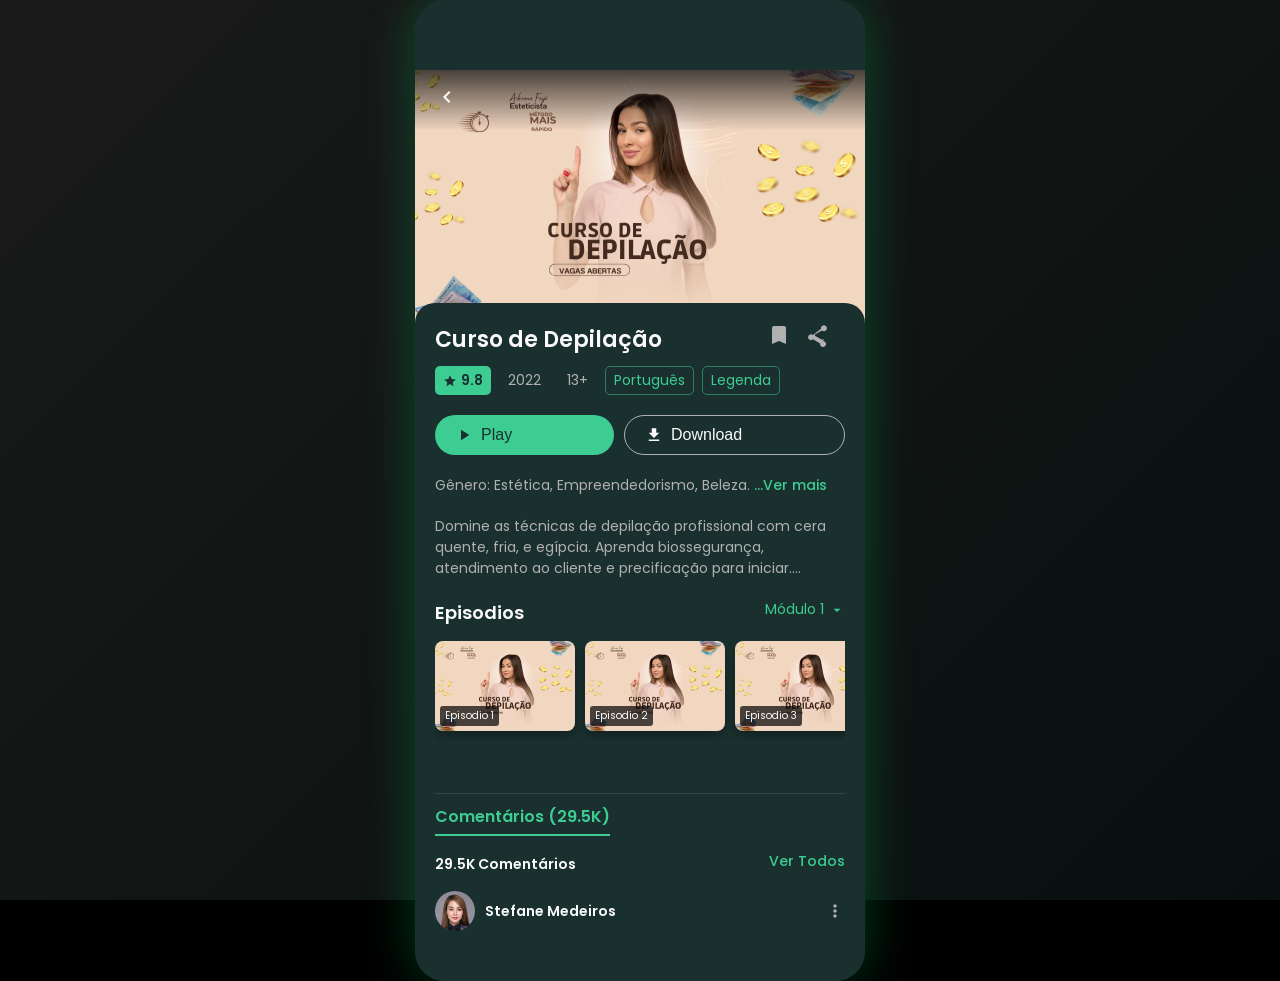
==== commit 296ce588: "organização em pastas" ====
--- a/detail.html
+++ b/detail.html
@@ -3,8 +3,9 @@
 <head>
     <meta charset="UTF-8">
     <meta name="viewport" content="width=device-width, initial-scale=1.0">
-    <title>Detalhes - Demon Slayer</title>
-    <link rel="stylesheet" href="styles.css"> 
+    <title>Detalhes - StreamOn</title>
+    <link rel="shortcut icon" href="./img/logo.png" type="image/x-icon">
+    <link rel="stylesheet" href="./css/styles.css"> 
     <link href="https://fonts.googleapis.com/css2?family=Poppins:wght@300;400;500;600;700&display=swap" rel="stylesheet">
 </head>
 <body>
@@ -13,7 +14,7 @@
     <div class="container detail-page-container">
         
         <section class="video-player-section">
-            <div class="player-banner" style="background-image: url('demon_slayer_detail.png');">
+            <div class="player-banner" style="background-image: url('./img/demon_slayer_detail.png');">
                 <div class="top-bar-overlay">
                     <a href="playlist.html">
                         <span class="icon back-arrow"></span>
@@ -29,6 +30,7 @@
                 <div class="action-icons">
                     <span class="icon bookmark-icon"></span>
                     <span class="icon share-icon"></span>
+                    <i class="ri-share-line"></i>
                 </div>
                 
                 <div class="tags-row">
@@ -46,48 +48,48 @@
             </div>
             
             <p class="synopsis">
-                Genre: Action, Martial Arts, Adventure. Dark Fantasy, Thriller. <span class="read-more">...Ver mais</span>
+                Gênero: Estética, Empreendedorismo, Beleza. <span class="read-more">...Ver mais</span>
             </p>
             <p class="full-text">
-                Lorem ipsum dolor sit amet, consectetur adipisicing elit, sed do eiusmod tempor incididunt ut aliquip ex ea commodo consequat...
+                Domine as técnicas de depilação profissional com cera quente, fria, e egípcia. Aprenda biossegurança, atendimento ao cliente e precificação para iniciar....
             </p>
 
             <section class="episode-section">
                 <h2 class="section-title">Episodios</h2>
                 <div class="dropdown-filter">
-                    <span>Season 2</span>
+                    <span>Módulo 1</span>
                     <span class="icon dropdown-arrow"></span>
                 </div>
                 
                 <div class="episode-cards-container">
                     
                     <div class="episode-card">
-                        <img src="episode_1_thumb.png" alt="Episode 1" class="episode-thumbnail">
-                        <span class="episode-number">Episode 1</span>
+                        <img src="./img/episode_1_thumb.png" alt="Episode 1" class="episode-thumbnail">
+                        <span class="episode-number">Episodio 1</span>
                     </div>
                     <div class="episode-card">
-                        <img src="episode_1_thumb.png" alt="Episode 2" class="episode-thumbnail">
-                        <span class="episode-number">Episode 2</span>
+                        <img src="./img/episode_1_thumb.png" alt="Episode 2" class="episode-thumbnail">
+                        <span class="episode-number">Episodio 2</span>
                     </div>
                     <div class="episode-card">
-                        <img src="episode_1_thumb.png" alt="Episode 3" class="episode-thumbnail">
-                        <span class="episode-number">Episode 3</span>
-                    </div>
-                </div>
-                
-                <h2 class="section-title more-like-this-title">More Like This</h2>
+                        <img src="./img/episode_1_thumb.png" alt="Episode 3" class="episode-thumbnail">
+                        <span class="episode-number">Episodio 3</span>
+                    </div>
+                </div>
+                
+                <h2 class="section-title more-like-this-title"></h2>
             </section>
 
             <section class="comments-section">
                 <div class="comments-header">
-                    <span class="comments-tab active-tab">Comments (29.5K)</span>
-                    </div>
-                <p class="comments-count">29.5K Comments</p>
-                <span class="see-all-comments">See all</span>
+                    <span class="comments-tab active-tab">Comentários (29.5K)</span>
+                    </div>
+                <p class="comments-count">29.5K Comentários</p>
+                <span class="see-all-comments">Ver Todos</span>
                 
                 <div class="comment-item">
-                    <img src="foto-perfil.png" alt="Avatar" class="comment-avatar">
-                    <span class="comment-username">Willard Purnell</span>
+                    <img src="./img/foto-perfil2.png" alt="Avatar" class="comment-avatar">
+                    <span class="comment-username">Stefane Medeiros</span>
                     <span class="icon more-options-icon-small"></span>
                 </div>
             </section>
@@ -100,48 +102,80 @@
         
         <header class="comments-modal-header">
             <span class="icon back-arrow" onclick="closeCommentsModal()"></span>
-            <h1 class="comments-count-title">29.5K Comments</h1>
+            <h1 class="comments-count-title">29.5K Comentários</h1>
             <span class="icon more-options-icon-small"></span> 
         </header>
 
         <main class="comments-list-container">
             
             <div class="comment-full-item">
-                <img src="foto-perfil.png" alt="Avatar" class="comment-avatar-lg">
-                <div class="comment-body">
-                    <span class="comment-username">Willard Purnell</span>
-                    <span class="icon more-options-icon-medium"></span>
-                    <p class="comment-text">
-                        Lorem ipsum dolor sit amet, consectetur adipisicing elit, sed do eiusmod tempor incididunt ut labore et dolore.
+                <img src="./img/foto-perfil2.png" alt="Avatar" class="comment-avatar-lg">
+                <div class="comment-body">
+                    <span class="comment-username">Stefane Medeiros</span>
+                    <span class="icon more-options-icon-medium"></span>
+                    <p class="comment-text">
+                        O curso superou minhas expectativas! A didática da instrutora é excelente, e ela explica cada tipo de cera e técnica com uma clareza impressionante. Recomendo 100%!
                     </p>
                     <div class="comment-actions">
                         <span class="like-count"><span class="icon heart-icon-filled"></span> 938</span>
-                        <span class="comment-time">3 days ago</span>
-                        <span class="reply-button">Reply</span>
-                    </div>
-                </div>
-            </div>
-
-            <div class="comment-full-item">
-                <img src="foto-perfil.png" alt="Avatar" class="comment-avatar-lg">
-                <div class="comment-body">
-                    <span class="comment-username">Hannah Burress</span>
-                    <span class="icon more-options-icon-medium"></span>
-                    <p class="comment-text">
-                        Lorem ipsum dolor sit amet, consectetur adipisicing elit, sed do eiusmod tempor incididunt ut labore et dolore. 😍💯💯
+                        <span class="comment-time">3 h</span>
+                        <span class="reply-button">Responder</span>
+                    </div>
+                </div>
+            </div>
+
+            <div class="comment-full-item">
+                <img src="./img/foto-perfil4.png" alt="Avatar" class="comment-avatar-lg">
+                <div class="comment-body">
+                    <span class="comment-username">Juliana Santos</span>
+                    <span class="icon more-options-icon-medium"></span>
+                    <p class="comment-text">
+                        Melhor investimento que fiz este ano! Em menos de um mês após concluir, já recuperei o valor do curso com os primeiros atendimentos. As dicas de gestão de clientes e precificação fizeram toda a diferença. O material de apoio é incrível. Se você está pensando em empreender, faça este curso! 😍💯💯
                     </p>
                     <div class="comment-actions">
                         <span class="like-count"><span class="icon heart-icon-filled"></span> 847</span>
-                        <span class="comment-time">2 days ago</span>
-                        <span class="reply-button">Reply</span>
+                        <span class="comment-time">10 h</span>
+                        <span class="reply-button">Responder</span>
                     </div>
                 </div>
             </div>
             
+            <div class="comment-full-item">
+                <img src="./img/foto-perfil7.png" alt="Avatar" class="comment-avatar-lg">
+                <div class="comment-body">
+                    <span class="comment-username">Patrícia Mendes</span>
+                    <span class="icon more-options-icon-medium"></span>
+                    <p class="comment-text">
+                        A técnica de depilação egípcia foi ensinada de forma impecável. Agora, consigo oferecer um serviço muito mais rápido e menos doloroso para minhas clientes. Nota mil!
+                    </p>
+                    <div class="comment-actions">
+                        <span class="like-count"><span class="icon heart-icon-filled"></span> 847</span>
+                        <span class="comment-time">13 h</span>
+                        <span class="reply-button">Responder</span>
+                    </div>
+                </div>
+            </div>
+
+            <div class="comment-full-item">
+                <img src="./img/foto-perfil8.png" alt="Avatar" class="comment-avatar-lg">
+                <div class="comment-body">
+                    <span class="comment-username">Camila Oliveira</span>
+                    <span class="icon more-options-icon-medium"></span>
+                    <p class="comment-text">
+                        Estava insegura em fazer um curso online, mas o suporte dado após o término é fantástico. Mandei dúvidas sobre produtos e recebi a resposta detalhada no mesmo dia.
+                    </p>
+                    <div class="comment-actions">
+                        <span class="like-count"><span class="icon heart-icon-filled"></span> 847</span>
+                        <span class="comment-time">1 d</span>
+                        <span class="reply-button">Responder</span>
+                    </div>
+                </div>
+            </div>
+
             </main>
 
         <footer class="comment-input-bar">
-            <input type="text" placeholder="Add comment..." class="comment-input">
+            <input type="text" placeholder="Comentar..." class="comment-input">
             <span class="icon emoji-icon"></span>
             <button class="btn btn-send"><span class="icon send-icon"></span></button>
         </footer>
--- a/css/styles.css
+++ b/css/styles.css
@@ -0,0 +1,1045 @@
+/* Importação de fonte (opcional, se você descomentou no HTML) */
+body {
+    font-family: 'Poppins', sans-serif;
+}
+
+/* Reset Básico */
+* {
+    box-sizing: border-box;
+    margin: 0;
+    padding: 0;
+}
+
+:root {
+    --dark-green: #1A302F;
+    --light-green: #3DCC91;
+    --text-white: #FAFAFA;
+    --text-light-gray: #B0B0B0;
+    --dark-gray-bg: #2B2B2B;
+    --card-bg: #3A3A3A;
+    --overlay-gradient: linear-gradient(to top, rgba(0,0,0,0.9) 0%, rgba(0,0,0,0.6) 50%, rgba(0,0,0,0) 100%);
+    --app-gradient-border: linear-gradient(to bottom, #10201F, #00BCD4); /* Ajustado para um verde/azul sutil */
+}
+
+body {
+    background-color: #000;
+    color: var(--text-white);
+    overflow-x: hidden; /* Evita rolagem horizontal indesejada */
+}
+
+/* Fundo da tela com gradiente sutil */
+.app-background {
+    position: fixed;
+    top: 0;
+    left: 0;
+    width: 100%;
+    height: 100%;
+    background: linear-gradient(135deg, #1A1A1A 0%, #08100F 100%); /* Fundo escuro */
+    z-index: -1;
+}
+/* Gradiente nas bordas da "tela do celular" */
+.container {
+    max-width: 450px; /* Largura máxima para simular um celular */
+    margin: 0 auto;
+    background-color: var(--dark-green); /* Cor principal do app */
+    min-height: 100vh;
+    box-shadow: 0 0 50px rgba(0, 200, 100, 0.3); /* Sombra verde */
+    border-radius: 30px; /* Bordas arredondadas do "celular" */
+    overflow: hidden; /* Garante que o conteúdo não vaze */
+    position: relative;
+    padding-bottom: 70px; /* Espaço para a nav bar inferior */
+}
+
+/* --- HEADER PRINCIPAL --- */
+.main-header {
+    display: flex;
+    justify-content: space-between;
+    align-items: center;
+    padding: 15px 20px;
+    position: absolute;
+    top: 0;
+    width: 100%;
+    max-width: 450px;
+    z-index: 100;
+    background: transparent; /* Transparente para ver o banner */
+}
+.main-header .logo {
+    font-size: 28px;
+    font-weight: 700;
+    color: var(--light-green); /* Verde claro para o logo 'A' */
+}
+.header-icons .icon {
+    display: inline-block;
+    width: 24px;
+    height: 24px;
+    margin-left: 15px;
+    background-color: var(--text-white); /* Cor dos ícones */
+    -webkit-mask-size: cover;
+    mask-size: cover;
+}
+
+.logo-img {
+    display: inline;
+    width: 24px;
+    height: 24px;
+}
+
+/* Ícones específicos (usando mask para SVGs ou background-image para PNGs) */
+.search-icon { -webkit-mask-image: url('data:image/svg+xml;utf8,<svg xmlns="http://www.w3.org/2000/svg" viewBox="0 0 24 24" fill="white"><path d="M15.5 14h-.79l-.28-.27A6.471 6.471 0 0 0 16 9.5 6.5 6.5 0 1 0 9.5 16c1.61 0 3.09-.59 4.23-1.57l.27.28v.79l5 4.99L20.49 19l-4.99-5zm-6 0C7.01 14 5 11.99 5 9.5S7.01 5 9.5 5 14 7.01 14 9.5 11.99 14 9.5 14z"/></svg>'); mask-image: url('data:image/svg+xml;utf8,<svg xmlns="http://www.w3.org/2000/svg" viewBox="0 0 24 24" fill="white"><path d="M15.5 14h-.79l-.28-.27A6.471 6.471 0 0 0 16 9.5 6.5 6.5 0 1 0 9.5 16c1.61 0 3.09-.59 4.23-1.57l.27.28v.79l5 4.99L20.49 19l-4.99-5zm-6 0C7.01 14 5 11.99 5 9.5S7.01 5 9.5 5 14 7.01 14 9.5 11.99 14 9.5 14z"/></svg>'); }
+.bell-icon { -webkit-mask-image: url('data:image/svg+xml;utf8,<svg xmlns="http://www.w3.org/2000/svg" viewBox="0 0 24 24" fill="white"><path d="M12 22c1.1 0 2-.9 2-2h-4c0 1.1.9 2 2 2zm6-6v-5c0-3.07-1.63-5.64-4.5-6.32V4c0-.83-.67-1.5-1.5-1.5s-1.5.67-1.5 1.5v.68C7.64 5.36 6 7.93 6 11v5l-2 2v1h16v-1l-2-2z"/></svg>'); mask-image: url('data:image/svg+xml;utf8,<svg xmlns="http://www.w3.org/2000/svg" viewBox="0 0 24 24" fill="white"><path d="M12 22c1.1 0 2-.9 2-2h-4c0 1.1.9 2 2 2zm6-6v-5c0-3.07-1.63-5.64-4.5-6.32V4c0-.83-.67-1.5-1.5-1.5s-1.5.67-1.5 1.5v.68C7.64 5.36 6 7.93 6 11v5l-2 2v1h16v-1l-2-2z"/></svg>'); }
+
+
+/* --- HERO BANNER --- */
+.hero-banner {
+    width: 100%;
+    height: 400px; /* Altura do banner */
+    background-size: cover;
+    background-position: center;
+    position: relative;
+    display: flex;
+    align-items: flex-end; /* Conteúdo na parte inferior */
+    padding-bottom: 20px;
+    z-index: 1; /* Para ficar abaixo do header fixo */
+}
+.hero-banner::before { /* Pseudo-elemento para o gradiente superior */
+    content: '';
+    position: absolute;
+    top: 0;
+    left: 0;
+    width: 100%;
+    height: 100px; /* Altura do gradiente */
+    background: linear-gradient(to bottom, var(--dark-green), transparent);
+    z-index: 2;
+}
+.overlay { /* Gradiente inferior para contraste do texto */
+    position: absolute;
+    bottom: 0;
+    left: 0;
+    width: 100%;
+    height: 70%; /* Altura do gradiente */
+    background: var(--overlay-gradient);
+    z-index: 3;
+}
+.banner-content {
+    position: relative;
+    z-index: 4;
+    padding: 0 20px;
+    width: 100%;
+}
+.banner-title {
+    font-size: 24px;
+    margin-bottom: 5px;
+    font-weight: 600;
+}
+.banner-genres {
+    font-size: 14px;
+    color: var(--text-light-gray);
+    margin-bottom: 20px;
+}
+.banner-actions {
+    display: flex;
+    gap: 10px;
+}
+.btn {
+    padding: 10px 20px;
+    border: none;
+    border-radius: 25px;
+    font-size: 16px;
+    font-weight: 500;
+    cursor: pointer;
+    display: flex;
+    align-items: center;
+    gap: 8px;
+}
+.btn-play {
+    background-color: var(--light-green); /* Verde claro */
+    color: var(--dark-green); /* Texto verde escuro */
+}
+.btn-mylist {
+    background-color: rgba(255, 255, 255, 0.2); /* Fundo transparente claro */
+    color: var(--text-white);
+    border: 1px solid rgba(255, 255, 255, 0.3);
+}
+.btn .icon {
+    display: inline-block;
+    width: 18px;
+    height: 18px;
+    background-color: currentColor; /* Usa a cor do texto do botão */
+    -webkit-mask-size: cover;
+    mask-size: cover;
+}
+/* Ícones dos botões */
+.play-icon { -webkit-mask-image: url('data:image/svg+xml;utf8,<svg xmlns="http://www.w3.org/2000/svg" viewBox="0 0 24 24" fill="black"><path d="M8 5v14l11-7z"/></svg>'); mask-image: url('data:image/svg+xml;utf8,<svg xmlns="http://www.w3.org/2000/svg" viewBox="0 0 24 24" fill="black"><path d="M8 5v14l11-7z"/></svg>'); }
+.add-icon { -webkit-mask-image: url('data:image/svg+xml;utf8,<svg xmlns="http://www.w3.org/2000/svg" viewBox="0 0 24 24" fill="white"><path d="M19 13h-6v6h-2v-6H5v-2h6V5h2v6h6v2z"/></svg>'); mask-image: url('data:image/svg+xml;utf8,<svg xmlns="http://www.w3.org/2000/svg" viewBox="0 0 24 24" fill="white"><path d="M19 13h-6v6h-2v-6H5v-2h6V5h2v6h6v2z"/></svg>'); }
+
+
+/* --- SEÇÕES DE CONTEÚDO --- */
+.content-sections {
+    padding: 20px;
+    background-color: var(--dark-green); /* Para transição suave do banner */
+    position: relative;
+    z-index: 5; /* Garante que fique acima do banner ao rolar */
+    border-top-left-radius: 20px;
+    border-top-right-radius: 20px;
+    margin-top: -20px; /* Para sobrepor o banner levemente */
+    padding-top: 40px;
+}
+
+.content-row {
+    margin-bottom: 30px;
+}
+.row-header {
+    display: flex;
+    justify-content: space-between;
+    align-items: baseline;
+    margin-bottom: 15px;
+    padding: 0 5px; /* Pequeno padding para os títulos */
+}
+.row-header h2 {
+    font-size: 20px;
+    font-weight: 600;
+}
+.see-all {
+    color: var(--light-green);
+    font-size: 14px;
+    font-weight: 500;
+}
+.cards-container {
+    display: flex;
+    overflow-x: scroll; /* Scroll horizontal */
+    gap: 15px;
+    padding-bottom: 10px; /* Espaço para sombra/scroll */
+    scrollbar-width: none; /* Esconde a barra de rolagem Firefox */
+    -ms-overflow-style: none; /* Esconde a barra de rolagem IE/Edge */
+}
+/* Esconde a barra de rolagem para navegadores baseados em WebKit */
+.cards-container::-webkit-scrollbar {
+    display: none;
+}
+
+.anime-card {
+    position: relative;
+    width: 130px; /* Largura base */
+    min-width: 130px; /* Garante que não encolha */
+    height: 180px; /* Altura para cards retangulares */
+    border-radius: 10px;
+    overflow: hidden;
+    box-shadow: 0 5px 15px rgba(0, 0, 0, 0.4);
+    background-color: var(--card-bg); /* Fundo caso a imagem não carregue */
+    transition: transform 0.2s ease;
+}
+.anime-card.square { /* Cards para "New Episode Releases" */
+    width: 100px;
+    min-width: 100px;
+    height: 100px;
+}
+
+.anime-card:hover {
+    transform: translateY(-5px);
+}
+.card-thumbnail {
+    width: 100%;
+    height: 100%;
+    object-fit: cover; /* Cobre o card sem distorcer */
+}
+.rating {
+    position: absolute;
+    top: 8px;
+    left: 8px;
+    background-color: var(--light-green); /* Verde claro */
+    color: var(--dark-green);
+    padding: 2px 6px;
+    border-radius: 5px;
+    font-size: 11px;
+    font-weight: 600;
+    z-index: 10;
+}
+.rank {
+    position: absolute;
+    bottom: 8px;
+    left: 8px;
+    color: rgba(255, 255, 255, 0.8);
+    font-size: 36px;
+    font-weight: 700;
+    text-shadow: 1px 1px 3px rgba(0,0,0,0.5);
+    z-index: 10;
+}
+
+
+/* --- BOTTOM NAVIGATION --- */
+.bottom-nav {
+    display: flex;
+    justify-content: space-around;
+    align-items: center;
+    height: 65px;
+    background-color: var(--dark-green);
+    position: fixed;
+    width: 100%; /* Ocupa toda a largura do container */
+    max-width: 450px; /* Limita à largura do container */
+    bottom: 0;
+    left: 50%; /* Centraliza no container */
+    transform: translateX(-50%);
+    border-top: 1px solid rgba(255, 255, 255, 0.1);
+    box-shadow: 0 -5px 15px rgba(0, 0, 0, 0.3);
+    border-top-left-radius: 20px; /* Borda arredondada */
+    border-top-right-radius: 20px;
+    z-index: 100;
+}
+.bottom-nav .nav-item {
+    display: flex;
+    flex-direction: column;
+    align-items: center;
+    color: var(--text-light-gray);
+    font-size: 11px;
+    text-decoration: none;
+    transition: color 0.2s ease;
+}
+.bottom-nav .nav-item.active {
+    color: var(--light-green); /* Verde claro para o ativo */
+}
+.bottom-nav .nav-item .icon {
+    display: block;
+    width: 24px;
+    height: 24px;
+    margin-bottom: 4px;
+    background-color: currentColor; /* Usa a cor do texto do item */
+    -webkit-mask-size: cover;
+    mask-size: cover;
+}
+/* Ícones da navegação inferior (substitua por SVG/PNG reais se necessário) */
+.home-icon { -webkit-mask-image: url('data:image/svg+xml;utf8,<svg xmlns="http://www.w3.org/2000/svg" viewBox="0 0 24 24" fill="white"><path d="M10 20v-6h4v6h5v-8h3L12 3 2 12h3v8z"/></svg>'); mask-image: url('data:image/svg+xml;utf8,<svg xmlns="http://www.w3.org/2000/svg" viewBox="0 0 24 24" fill="white"><path d="M10 20v-6h4v6h5v-8h3L12 3 2 12h3v8z"/></svg>'); }
+.calendar-icon { -webkit-mask-image: url('data:image/svg+xml;utf8,<svg xmlns="http://www.w3.org/2000/svg" viewBox="0 0 24 24" fill="white"><path d="M17 12h-5v5h5v-5zM16 1v2H8V1H6v2H5c-1.11 0-1.99.9-1.99 2L3 19c0 1.1.89 2 2 2h14c1.1 0 2-.9 2-2V5c0-1.1-.9-2-2-2h-1V1h-2zm3 18H5V8h14v11z"/></svg>'); mask-image: url('data:image/svg+xml;utf8,<svg xmlns="http://www.w3.org/2000/svg" viewBox="0 0 24 24" fill="white"><path d="M17 12h-5v5h5v-5zM16 1v2H8V1H6v2H5c-1.11 0-1.99.9-1.99 2L3 19c0 1.1.89 2 2 2h14c1.1 0 2-.9 2-2V5c0-1.1-.9-2-2-2h-1V1h-2zm3 18H5V8h14v11z"/></svg>'); }
+.mylist-icon { -webkit-mask-image: url('data:image/svg+xml;utf8,<svg xmlns="http://www.w3.org/2000/svg" viewBox="0 0 24 24" fill="white"><path d="M19 9H5v2h14V9zm0-4H5v2h14V5zM5 15h14v2H5v-2zm0 4h14v2H5v-2z"/></svg>'); mask-image: url('data:image/svg+xml;utf8,<svg xmlns="http://www.w3.org/2000/svg" viewBox="0 0 24 24" fill="white"><path d="M19 9H5v2h14V9zm0-4H5v2h14V5zM5 15h14v2H5v-2zm0 4h14v2H5v-2z"/></svg>'); }
+.download-icon { -webkit-mask-image: url('data:image/svg+xml;utf8,<svg xmlns="http://www.w3.org/2000/svg" viewBox="0 0 24 24" fill="white"><path d="M19 9h-4V3H9v6H5l7 7 7-7zM5 18v2h14v-2H5z"/></svg>'); mask-image: url('data:image/svg+xml;utf8,<svg xmlns="http://www.w3.org/2000/svg" viewBox="0 0 24 24" fill="white"><path d="M19 9h-4V3H9v6H5l7 7 7-7zM5 18v2h14v-2H5z"/></svg>'); }
+.profile-icon { -webkit-mask-image: url('data:image/svg+xml;utf8,<svg xmlns="http://www.w3.org/2000/svg" viewBox="0 0 24 24" fill="white"><path d="M12 12c2.21 0 4-1.79 4-4s-1.79-4-4-4-4 1.79-4 4 1.79 4 4 4zm0 2c-2.67 0-8 1.34-8 4v2h16v-2c0-2.66-5.33-4-8-4z"/></svg>'); mask-image: url('data:image/svg+xml;utf8,<svg xmlns="http://www.w3.org/2000/svg" viewBox="0 0 24 24" fill="white"><path d="M12 12c2.21 0 4-1.79 4-4s-1.79-4-4-4-4 1.79-4 4 1.79 4 4 4zm0 2c-2.67 0-8 1.34-8 4v2h16v-2c0-2.66-5.33-4-8-4z"/></svg>'); }
+
+/* --- ADICIONAR ESTILOS ESPECÍFICOS PARA A PÁGINA MY LIST --- */
+
+/* Ajusta o padding do container para acomodar a barra de título */
+.container {
+    /* ... outros estilos ... */
+    padding-top: 70px; /* Adiciona padding para o header fixo/título */
+}
+
+/* Modificação do Header para a página My List */
+.main-header {
+    /* ... Remova 'position: absolute;' e use flex para o layout da lista */
+    position: fixed; /* Fixa o header no topo */
+    background-color: var(--dark-green); /* Fundo sólido para o topo */
+    box-shadow: 0 2px 10px rgba(0, 0, 0, 0.2);
+    align-items: center;
+    padding: 10px 20px;
+    height: 60px; /* Altura fixa */
+    top: 0;
+    z-index: 100;
+}
+
+.page-title {
+    font-size: 22px;
+    font-weight: 600;
+    flex-grow: 1; /* Permite que o título ocupe o espaço central */
+    margin-left: 15px;
+}
+.main-header .logo {
+    font-size: 28px;
+    font-weight: 700;
+    color: var(--light-green); 
+    margin-right: auto; /* Empurra o logo para a esquerda se necessário */
+}
+.header-icons {
+    margin-left: auto; /* Empurra os ícones para a direita */
+}
+
+
+/* GRADE DE CONTEÚDO PRINCIPAL (My List) */
+.grid-content {
+    /* A grade começa abaixo do padding-top do container (70px) */
+    padding: 20px; 
+    display: grid;
+    /* 2 colunas com espaçamento de 15px */
+    grid-template-columns: 1fr 1fr; 
+    gap: 15px; 
+}
+
+.anime-card.grid-item {
+    /* Ajustes para o card na grade (tamanho proporcional) */
+    width: 100%; /* Ocupa a largura total da coluna */
+    height: 250px; /* Altura fixa para este layout de grade */
+    /* Remove a sombra e a transformação que é mais adequada para scroll horizontal */
+    box-shadow: 0 2px 10px rgba(0, 0, 0, 0.4);
+    transform: none;
+}
+.anime-card.grid-item:hover {
+    transform: none;
+}
+
+/* Ajuste da posição do rating para o canto superior direito (como na imagem) */
+.rating.playlist-rating {
+    top: 8px;
+    right: 8px;
+    left: auto; /* Desfaz o left: 8px do estilo anterior */
+}
+
+/* --- ESTILOS ESPECÍFICOS PARA A PÁGINA PROFILE --- */
+
+/* Ajuste do Header da página Profile */
+.profile-header {
+    /* O header da Profile é ligeiramente diferente (tem o A, o título e a opção de mais) */
+    justify-content: space-between;
+}
+.profile-header .page-title {
+    margin-left: 15px;
+    flex-grow: 0;
+}
+
+.profile-content {
+    padding: 20px;
+    padding-top: 20px; /* Já tem padding-top do container */
+    padding-bottom: 20px;
+    position: relative;
+    z-index: 5;
+    background-color: var(--dark-green);
+    min-height: calc(100vh - 65px); /* Garante que o fundo cubra a tela acima da nav bar */
+}
+
+/* 1. SEÇÃO DE INFORMAÇÕES DO USUÁRIO */
+.user-info-section {
+    display: flex;
+    align-items: center;
+    margin-bottom: 30px;
+}
+.profile-avatar-container {
+    position: relative;
+    margin-right: 15px;
+}
+.profile-avatar {
+    width: 80px;
+    height: 80px;
+    border-radius: 50%;
+    object-fit: cover;
+    border: 3px solid var(--light-green); /* Borda verde clara */
+}
+.edit-badge {
+    position: absolute;
+    bottom: 0;
+    right: 0;
+    width: 20px;
+    height: 20px;
+    border-radius: 50%;
+    background-color: var(--light-green); /* Cor de edição */
+    border: 2px solid var(--dark-green);
+    /* Adicione um ícone de caneta ou use um background image aqui */
+    /* Exemplo: */
+    -webkit-mask-image: url('data:image/svg+xml;utf8,<svg xmlns="http://www.w3.org/2000/svg" viewBox="0 0 24 24" fill="black"><path d="M3 17.25V21h3.75L17.81 9.94l-3.75-3.75L3 17.25zM20.71 7.04c.39-.39.39-1.02 0-1.41l-2.34-2.34c-.39-.39-1.02-.39-1.41 0l-1.83 1.83 3.75 3.75 1.83-1.83z"/></svg>'); 
+    mask-image: url('data:image/svg+xml;utf8,<svg xmlns="http://www.w3.org/2000/svg" viewBox="0 0 24 24" fill="black"><path d="M3 17.25V21h3.75L17.81 9.94l-3.75-3.75L3 17.25zM20.71 7.04c.39-.39.39-1.02 0-1.41l-2.34-2.34c-.39-.39-1.02-.39-1.41 0l-1.83 1.83 3.75 3.75 1.83-1.83z"/></svg>');
+    background-color: var(--dark-green); /* Ícone escuro na bolha verde */
+    -webkit-mask-size: 80%;
+    mask-size: 80%;
+    -webkit-mask-repeat: no-repeat;
+    mask-repeat: no-repeat;
+    -webkit-mask-position: center;
+    mask-position: center;
+}
+.username {
+    font-size: 18px;
+    font-weight: 600;
+}
+.user-email {
+    font-size: 14px;
+    color: var(--text-light-gray);
+}
+
+/* 2. CARD PREMIUM */
+.premium-card {
+    display: flex;
+    align-items: center;
+    padding: 15px;
+    margin-bottom: 30px;
+    border-radius: 15px;
+    background-color: rgba(61, 204, 145, 0.1); /* Fundo sutil do card */
+    border: 1px solid var(--light-green);
+    cursor: pointer;
+}
+.premium-crown {
+    display: block;
+    width: 30px;
+    height: 30px;
+    background-color: var(--light-green);
+    margin-right: 15px;
+    /* Ícone de coroa (substitua pelo seu SVG se tiver) */
+    -webkit-mask-image: url('data:image/svg+xml;utf8,<svg xmlns="http://www.w3.org/2000/svg" viewBox="0 0 24 24" fill="black"><path d="M12 17.27L18.18 21l-1.64-7.03L22 9.24l-7.19-.61L12 2 9.19 8.63 2 9.24l5.46 4.73L5.82 21z"/></svg>'); 
+    mask-image: url('data:image/svg+xml;utf8,<svg xmlns="http://www.w3.org/2000/svg" viewBox="0 0 24 24" fill="black"><path d="M12 17.27L18.18 21l-1.64-7.03L22 9.24l-7.19-.61L12 2 9.19 8.63 2 9.24l5.46 4.73L5.82 21z"/></svg>');
+}
+.premium-text {
+    flex-grow: 1;
+}
+.premium-text h3 {
+    color: var(--light-green);
+    font-size: 16px;
+    margin-bottom: 2px;
+}
+.premium-text p {
+    font-size: 12px;
+    color: var(--text-light-gray);
+}
+
+
+/* 3. LISTA DE CONFIGURAÇÕES */
+.settings-list {
+    display: flex;
+    flex-direction: column;
+}
+.setting-item {
+    display: flex;
+    align-items: center;
+    padding: 15px 0;
+    text-decoration: none;
+    color: var(--text-white);
+    border-bottom: 1px solid rgba(255, 255, 255, 0.05); /* Linha divisória sutil */
+}
+.setting-item:last-child {
+    border-bottom: none;
+    margin-top: 10px;
+}
+.setting-item .icon {
+    display: block;
+    width: 24px;
+    height: 24px;
+    margin-right: 15px;
+    background-color: var(--text-light-gray); /* Cor dos ícones padrão */
+    -webkit-mask-size: cover;
+    mask-size: cover;
+}
+.setting-text {
+    flex-grow: 1;
+    font-size: 16px;
+    font-weight: 500;
+}
+.setting-value {
+    color: var(--text-light-gray);
+    font-size: 14px;
+    margin-right: 10px;
+}
+
+/* Item de Logout (Vermelho de Destaque) */
+.logout-item {
+    color: #FF0000; /* Vermelho forte para Logout */
+}
+.logout-item .icon {
+    background-color: #FF0000;
+}
+
+
+/* ÍCONES DE CONFIGURAÇÃO (Novos ícones a serem adicionados) */
+.arrow-right { 
+    width: 16px !important; 
+    background-color: var(--text-light-gray) !important;
+    -webkit-mask-image: url('data:image/svg+xml;utf8,<svg xmlns="http://www.w3.org/2000/svg" viewBox="0 0 24 24" fill="white"><path d="M10 6L8.59 7.41 13.17 12l-4.58 4.59L10 18l6-6z"/></svg>'); 
+    mask-image: url('data:image/svg+xml;utf8,<svg xmlns="http://www.w3.org/2000/svg" viewBox="0 0 24 24" fill="white"><path d="M10 6L8.59 7.41 13.17 12l-4.58 4.59L10 18l6-6z"/></svg>'); 
+}
+
+/* Ícones de Menu (substitua pelos seus SVGs reais) */
+.more-options-icon { -webkit-mask-image: url('data:image/svg+xml;utf8,<svg xmlns="http://www.w3.org/2000/svg" viewBox="0 0 24 24" fill="white"><path d="M12 8c1.1 0 2-.9 2-2s-.9-2-2-2-2 .9-2 2 .9 2 2 2zm0 2c-1.1 0-2 .9-2 2s.9 2 2 2 2-.9 2-2-.9-2-2-2zm0 6c-1.1 0-2 .9-2 2s.9 2 2 2 2-.9 2-2-.9-2-2-2z"/></svg>'); mask-image: url('data:image/svg+xml;utf8,<svg xmlns="http://www.w3.org/2000/svg" viewBox="0 0 24 24" fill="white"><path d="M12 8c1.1 0 2-.9 2-2s-.9-2-2-2-2 .9-2 2 .9 2 2 2zm0 2c-1.1 0-2 .9-2 2s.9 2 2 2 2-.9 2-2-.9-2-2-2zm0 6c-1.1 0-2 .9-2 2s.9 2 2 2 2-.9 2-2-.9-2-2-2z"/></svg>'); }
+.edit-profile-icon { -webkit-mask-image: url('data:image/svg+xml;utf8,<svg xmlns="http://www.w3.org/2000/svg" viewBox="0 0 24 24" fill="white"><path d="M3 17.25V21h3.75L17.81 9.94l-3.75-3.75L3 17.25zM20.71 7.04c.39-.39.39-1.02 0-1.41l-2.34-2.34c-.39-.39-1.02-.39-1.41 0l-1.83 1.83 3.75 3.75 1.83-1.83z"/></svg>'); mask-image: url('data:image/svg+xml;utf8,<svg xmlns="http://www.w3.org/2000/svg" viewBox="0 0 24 24" fill="white"><path d="M3 17.25V21h3.75L17.81 9.94l-3.75-3.75L3 17.25zM20.71 7.04c.39-.39.39-1.02 0-1.41l-2.34-2.34c-.39-.39-1.02-.39-1.41 0l-1.83 1.83 3.75 3.75 1.83-1.83z"/></svg>'); }
+.notification-icon { -webkit-mask-image: url('data:image/svg+xml;utf8,<svg xmlns="http://www.w3.org/2000/svg" viewBox="0 0 24 24" fill="white"><path d="M12 22c1.1 0 2-.9 2-2h-4c0 1.1.9 2 2 2zm6-6v-5c0-3.07-1.63-5.64-4.5-6.32V4c0-.83-.67-1.5-1.5-1.5s-1.5.67-1.5 1.5v.68C7.64 5.36 6 7.93 6 11v5l-2 2v1h16v-1l-2-2z"/></svg>'); mask-image: url('data:image/svg+xml;utf8,<svg xmlns="http://www.w3.org/2000/svg" viewBox="0 0 24 24" fill="white"><path d="M12 22c1.1 0 2-.9 2-2h-4c0 1.1.9 2 2 2zm6-6v-5c0-3.07-1.63-5.64-4.5-6.32V4c0-.83-.67-1.5-1.5-1.5s-1.5.67-1.5 1.5v.68C7.64 5.36 6 7.93 6 11v5l-2 2v1h16v-1l-2-2z"/></svg>'); }
+.security-icon { -webkit-mask-image: url('data:image/svg+xml;utf8,<svg xmlns="http://www.w3.org/2000/svg" viewBox="0 0 24 24" fill="white"><path d="M12 1L3 5v6c0 5.55 3.84 10.74 9 12 5.16-1.26 9-6.45 9-12V5l-9-4zm-1 6h2v2h-2V7zm0 4h2v6h-2v-6z"/></svg>'); mask-image: url('data:image/svg+xml;utf8,<svg xmlns="http://www.w3.org/2000/svg" viewBox="0 0 24 24" fill="white"><path d="M12 1L3 5v6c0 5.55 3.84 10.74 9 12 5.16-1.26 9-6.45 9-12V5l-9-4zm-1 6h2v2h-2V7zm0 4h2v6h-2v-6z"/></svg>'); }
+.language-icon { -webkit-mask-image: url('data:image/svg+xml;utf8,<svg xmlns="http://www.w3.org/2000/svg" viewBox="0 0 24 24" fill="white"><path d="M12 2C6.48 2 2 6.48 2 12s4.48 10 10 10 10-4.48 10-10S17.52 2 12 2zm0 18c-4.41 0-8-3.59-8-8s3.59-8 8-8 8 3.59 8 8-3.59 8-8 8zm-2-12v.5l4 7.5-.5.5h-1L9.75 14H7.5v2h8.5v-2h-1.25L10 5zm1.5 1.5L13.75 13h-4L11.5 6.5z"/></svg>'); mask-image: url('data:image/svg+xml;utf8,<svg xmlns="http://www.w3.org/2000/svg" viewBox="0 0 24 24" fill="white"><path d="M12 2C6.48 2 2 6.48 2 12s4.48 10 10 10 10-4.48 10-10S17.52 2 12 2zm0 18c-4.41 0-8-3.59-8-8s3.59-8 8-8 8 3.59 8 8-3.59 8-8 8zm-2-12v.5l4 7.5-.5.5h-1L9.75 14H7.5v2h8.5v-2h-1.25L10 5zm1.5 1.5L13.75 13h-4L11.5 6.5z"/></svg>'); }
+.dark-mode-icon { -webkit-mask-image: url('data:image/svg+xml;utf8,<svg xmlns="http://www.w3.org/2000/svg" viewBox="0 0 24 24" fill="white"><path d="M12 3c-4.97 0-9 4.03-9 9s4.03 9 9 9 9-4.03 9-9c0-.46-.04-.91-.1-1.36-.96 1.34-2.55 2.22-4.39 2.22-3.55 0-6.44-2.89-6.44-6.44 0-1.84.88-3.43 2.22-4.39.04-.06.07-.13.1-.19-.04.02-.07.03-.1.05z"/></svg>'); mask-image: url('data:image/svg+xml;utf8,<svg xmlns="http://www.w3.org/2000/svg" viewBox="0 0 24 24" fill="white"><path d="M12 3c-4.97 0-9 4.03-9 9s4.03 9 9 9 9-4.03 9-9c0-.46-.04-.91-.1-1.36-.96 1.34-2.55 2.22-4.39 2.22-3.55 0-6.44-2.89-6.44-6.44 0-1.84.88-3.43 2.22-4.39.04-.06.07-.13.1-.19-.04.02-.07.03-.1.05z"/></svg>'); }
+.help-icon { -webkit-mask-image: url('data:image/svg+xml;utf8,<svg xmlns="http://www.w3.org/2000/svg" viewBox="0 0 24 24" fill="white"><path d="M12 2C6.48 2 2 6.48 2 12s4.48 10 10 10 10-4.48 10-10S17.52 2 12 2zm1 17h-2v-2h2v2zm2.07-7.75l-.9.92C13.43 12.51 13 13.5 13 14h-2c0-.85.39-1.57.82-2.15l1.8-1.8C14.18 9.38 14.5 8.94 14.5 8.5c0-.82-.68-1.5-1.5-1.5s-1.5.68-1.5 1.5H9c0-1.92 1.57-3.5 3.5-3.5s3.5 1.58 3.5 3.5c0 .48-.22.95-.59 1.31z"/></svg>'); mask-image: url('data:image/svg+xml;utf8,<svg xmlns="http://www.w3.org/2000/svg" viewBox="0 0 24 24" fill="white"><path d="M12 2C6.48 2 2 6.48 2 12s4.48 10 10 10 10-4.48 10-10S17.52 2 12 2zm1 17h-2v-2h2v2zm2.07-7.75l-.9.92C13.43 12.51 13 13.5 13 14h-2c0-.85.39-1.57.82-2.15l1.8-1.8C14.18 9.38 14.5 8.94 14.5 8.5c0-.82-.68-1.5-1.5-1.5s-1.5.68-1.5 1.5H9c0-1.92 1.57-3.5 3.5-3.5s3.5 1.58 3.5 3.5c0 .48-.22.95-.59 1.31z"/></svg>'); }
+.privacy-icon { -webkit-mask-image: url('data:image/svg+xml;utf8,<svg xmlns="http://www.w3.org/2000/svg" viewBox="0 0 24 24" fill="white"><path d="M12 1L3 5v6c0 5.55 3.84 10.74 9 12 5.16-1.26 9-6.45 9-12V5l-9-4zm0 14c-1.1 0-2-.9-2-2s.9-2 2-2 2 .9 2 2-.9 2-2 2z"/></svg>'); mask-image: url('data:image/svg+xml;utf8,<svg xmlns="http://www.w3.org/2000/svg" viewBox="0 0 24 24" fill="white"><path d="M12 1L3 5v6c0 5.55 3.84 10.74 9 12 5.16-1.26 9-6.45 9-12V5l-9-4zm0 14c-1.1 0-2-.9-2-2s.9-2 2-2 2 .9 2 2-.9 2-2 2z"/></svg>'); }
+.logout-icon { -webkit-mask-image: url('data:image/svg+xml;utf8,<svg xmlns="http://www.w3.org/2000/svg" viewBox="0 0 24 24" fill="white"><path d="M17 7l-1.41 1.41L18.17 11H9v2h9.17l-2.58 2.58L17 17l5-5-5-5zM4 5h8V3H4c-1.1 0-2 .9-2 2v14c0 1.1.9 2 2 2h8v-2H4V5z"/></svg>'); mask-image: url('data:image/svg+xml;utf8,<svg xmlns="http://www.w3.org/2000/svg" viewBox="0 0 24 24" fill="white"><path d="M17 7l-1.41 1.41L18.17 11H9v2h9.17l-2.58 2.58L17 17l5-5-5-5zM4 5h8V3H4c-1.1 0-2 .9-2 2v14c0 1.1.9 2 2 2h8v-2H4V5z"/></svg>'); }
+
+/* ESTILO DO SWITCH (DARK MODE) */
+.switch {
+    position: relative;
+    display: inline-block;
+    width: 45px;
+    height: 25px;
+    margin-left: 10px;
+}
+.switch input {
+    opacity: 0;
+    width: 0;
+    height: 0;
+}
+.slider {
+    position: absolute;
+    cursor: pointer;
+    top: 0;
+    left: 0;
+    right: 0;
+    bottom: 0;
+    background-color: #ccc;
+    transition: .4s;
+}
+.slider:before {
+    position: absolute;
+    content: "";
+    height: 18px;
+    width: 18px;
+    left: 4px;
+    bottom: 4px;
+    background-color: white;
+    transition: .4s;
+}
+input:checked + .slider {
+    background-color: var(--light-green);
+}
+input:checked + .slider:before {
+    transform: translateX(18px);
+}
+.slider.round {
+    border-radius: 25px;
+}
+.slider.round:before {
+    border-radius: 50%;
+}
+
+/* --- ESTILOS ESPECÍFICOS PARA A PÁGINA DE DETALHES --- */
+
+.detail-page-container {
+    padding-bottom: 0; /* Remove padding inferior se não houver nav bar */
+}
+
+/* 1. PLAYER / BANNER */
+.video-player-section {
+    width: 100%;
+    position: relative;
+    padding-bottom: 56.25%; /* Proporção 16:9 */
+    height: 0;
+}
+.player-banner {
+    position: absolute;
+    top: 0;
+    left: 0;
+    width: 100%;
+    height: 100%;
+    background-size: cover;
+    background-position: center;
+    z-index: 10;
+}
+.top-bar-overlay {
+    position: absolute;
+    top: 0;
+    left: 0;
+    width: 100%;
+    padding: 15px 20px;
+    z-index: 15;
+    background: linear-gradient(to bottom, rgba(0, 0, 0, 0.7), transparent);
+}
+.back-arrow {
+    display: inline-block;
+    width: 24px;
+    height: 24px;
+    background-color: var(--text-white);
+    -webkit-mask-size: cover;
+    mask-size: cover;
+    /* Ícone de seta para trás */
+    -webkit-mask-image: url('data:image/svg+xml;utf8,<svg xmlns="http://www.w3.org/2000/svg" viewBox="0 0 24 24" fill="white"><path d="M15.41 16.59L10.83 12l4.58-4.59L14 6l-6 6 6 6z"/></svg>'); 
+    mask-image: url('data:image/svg+xml;utf8,<svg xmlns="http://www.w3.org/2000/svg" viewBox="0 0 24 24" fill="white"><path d="M15.41 16.59L10.83 12l4.58-4.59L14 6l-6 6 6 6z"/></svg>');
+}
+
+/* 2. CONTEÚDO E METADADOS */
+.detail-content {
+    padding: 20px;
+    background-color: var(--dark-green);
+    position: relative;
+    z-index: 11; /* Acima do player */
+    margin-top: -20px; /* Sobrepõe o player levemente */
+    border-top-left-radius: 20px;
+    border-top-right-radius: 20px;
+}
+.metadata-block {
+    margin-bottom: 20px;
+}
+.content-title {
+    font-size: 22px;
+    font-weight: 600;
+    margin-bottom: 10px;
+    display: flex;
+    justify-content: space-between;
+}
+.action-icons {
+    display: flex;
+    gap: 15px;
+    position: absolute;
+    top: 20px;
+    right: 20px;
+}
+.action-icons .icon {
+    width: 24px;
+    height: 24px;
+    background-color: var(--text-light-gray);
+    -webkit-mask-size: cover;
+    mask-size: cover;
+}
+.bookmark-icon { -webkit-mask-image: url('data:image/svg+xml;utf8,<svg xmlns="http://www.w3.org/2000/svg" viewBox="0 0 24 24" fill="white"><path d="M17 3H7c-1.1 0-2 .9-2 2v16l7-3 7 3V5c0-1.1-.9-2-2-2z"/></svg>'); mask-image: url('data:image/svg+xml;utf8,<svg xmlns="http://www.w3.org/2000/svg" viewBox="0 0 24 24" fill="white"><path d="M17 3H7c-1.1 0-2 .9-2 2v16l7-3 7 3V5c0-1.1-.9-2-2-2z"/></svg>'); }
+.share-icon { -webkit-mask-image: url('data:image/svg+xml;utf8,<svg xmlns="http://www.w3.org/2000/svg" viewBox="0 0 24 24" fill="white"><path d="M18 16.08c-.76 0-1.44.3-1.96.77L8.91 12.7c.05-.2.09-.41.09-.6s-.04-.4-.09-.6l7.05-4.11c.51.47 1.2.77 1.96.77 1.66 0 3-1.34 3-3s-1.34-3-3-3-3 1.34-3 3c0 .2.04.4.09.6L7.05 11.9c-.51-.47-1.2-.77-1.96-.77-1.66 0-3 1.34-3 3s1.34 3 3 3c.76 0 1.44-.3 1.96-.77l7.05 4.11c-.05.2-.09.4-.09.6 0 1.66 1.34 3 3 3s3-1.34 3-3-1.34-3-3-3z"/></svg>'); mask-image: url('data:image/svg+xml;utf8,<svg xmlns="http://www.w3.org/2000/svg" viewBox="0 0 24 24" fill="white"><path d="M18 16.08c-.76 0-1.44.3-1.96.77L8.91 12.7c.05-.2.09-.41.09-.6s-.04-.4-.09-.6l7.05-4.11c.51.47 1.2.77 1.96.77 1.66 0 3-1.34 3-3s-1.34-3-3-3-3 1.34-3 3c0 .2.04.4.09.6L7.05 11.9c-.51-.47-1.2-.77-1.96-.77-1.66 0-3 1.34-3 3s1.34 3 3 3c.76 0 1.44-.3 1.96-.77l7.05 4.11c-.05.2-.09.4-.09.6 0 1.66 1.34 3 3 3s3-1.34 3-3-1.34-3-3-3z"/></svg>'); }
+
+/* TAGS E BOTÕES */
+.tags-row {
+    display: flex;
+    gap: 8px;
+    margin-bottom: 20px;
+}
+.rating-tag {
+    display: flex;
+    align-items: center;
+    background-color: var(--light-green);
+    color: var(--dark-green);
+    font-size: 14px;
+    font-weight: 600;
+    padding: 3px 8px;
+    border-radius: 5px;
+}
+.rating-tag .icon.star-icon {
+    width: 14px;
+    height: 14px;
+    margin-right: 4px;
+    background-color: var(--dark-green);
+    -webkit-mask-image: url('data:image/svg+xml;utf8,<svg xmlns="http://www.w3.org/2000/svg" viewBox="0 0 24 24" fill="black"><path d="M12 17.27L18.18 21l-1.64-7.03L22 9.24l-7.19-.61L12 2 9.19 8.63 2 9.24l5.46 4.73L5.82 21z"/></svg>'); 
+    mask-image: url('data:image/svg+xml;utf8,<svg xmlns="http://www.w3.org/2000/svg" viewBox="0 0 24 24" fill="black"><path d="M12 17.27L18.18 21l-1.64-7.03L22 9.24l-7.19-.61L12 2 9.19 8.63 2 9.24l5.46 4.73L5.82 21z"/></svg>');
+}
+.year-tag, .age-tag, .info-tag {
+    background-color: transparent;
+    color: var(--text-light-gray);
+    font-size: 14px;
+    padding: 3px 8px;
+    border-radius: 5px;
+    border: 1px solid transparent;
+}
+.light-green-border {
+    border-color: rgba(61, 204, 145, 0.5); /* Borda sutil verde */
+    color: var(--light-green);
+}
+.main-actions-row {
+    display: flex;
+    gap: 10px;
+}
+.btn.full-width {
+    flex-grow: 1;
+}
+.btn-play {
+    /* Reutiliza estilo da Home Page */
+    background-color: var(--light-green);
+    color: var(--dark-green);
+}
+.btn-download {
+    /* Estilo de Download */
+    background-color: transparent;
+    border: 1px solid var(--text-light-gray);
+    color: var(--text-white);
+}
+.download-icon-btn { -webkit-mask-image: url('data:image/svg+xml;utf8,<svg xmlns="http://www.w3.org/2000/svg" viewBox="0 0 24 24" fill="white"><path d="M19 9h-4V3H9v6H5l7 7 7-7zM5 18v2h14v-2H5z"/></svg>'); mask-image: url('data:image/svg+xml;utf8,<svg xmlns="http://www.w3.org/2000/svg" viewBox="0 0 24 24" fill="white"><path d="M19 9h-4V3H9v6H5l7 7 7-7zM5 18v2h14v-2H5z"/></svg>'); }
+
+
+/* 3. SINOPSE */
+.synopsis, .full-text {
+    font-size: 14px;
+    color: var(--text-light-gray);
+    line-height: 1.5;
+    margin-bottom: 20px;
+}
+.read-more {
+    color: var(--light-green);
+    font-weight: 500;
+    cursor: pointer;
+}
+
+/* 4. SEÇÃO DE EPISÓDIOS */
+.episode-section {
+    padding-bottom: 20px;
+    border-bottom: 1px solid rgba(255, 255, 255, 0.1);
+}
+.section-title {
+    font-size: 18px;
+    font-weight: 600;
+    margin-bottom: 15px;
+    display: inline-block;
+}
+.dropdown-filter {
+    float: right;
+    display: flex;
+    align-items: center;
+    color: var(--light-green);
+    font-size: 14px;
+    cursor: pointer;
+}
+.dropdown-filter .icon.dropdown-arrow {
+    width: 16px;
+    height: 16px;
+    margin-left: 5px;
+    background-color: var(--light-green);
+    -webkit-mask-image: url('data:image/svg+xml;utf8,<svg xmlns="http://www.w3.org/2000/svg" viewBox="0 0 24 24" fill="white"><path d="M7 10l5 5 5-5z"/></svg>'); 
+    mask-image: url('data:image/svg+xml;utf8,<svg xmlns="http://www.w3.org/2000/svg" viewBox="0 0 24 24" fill="white"><path d="M7 10l5 5 5-5z"/></svg>');
+}
+.episode-cards-container {
+    display: flex;
+    overflow-x: scroll;
+    gap: 10px;
+    padding-bottom: 10px;
+}
+.episode-card {
+    position: relative;
+    width: 140px;
+    min-width: 140px;
+    height: 90px;
+    border-radius: 8px;
+    overflow: hidden;
+    box-shadow: 0 5px 10px rgba(0, 0, 0, 0.3);
+}
+.episode-thumbnail {
+    width: 100%;
+    height: 100%;
+    object-fit: cover;
+}
+.episode-number {
+    position: absolute;
+    bottom: 5px;
+    left: 5px;
+    background-color: rgba(0, 0, 0, 0.7);
+    color: var(--text-white);
+    padding: 2px 5px;
+    border-radius: 3px;
+    font-size: 10px;
+}
+.more-like-this-title {
+    margin-top: 20px;
+    margin-bottom: 5px;
+}
+
+/* 5. SEÇÃO DE COMENTÁRIOS */
+.comments-section {
+    padding-top: 10px;
+    padding-bottom: 30px;
+}
+.comments-header {
+    /* Layout para tabs se necessário, mas aqui usaremos apenas como cabeçalho */
+    display: flex;
+    justify-content: space-between;
+    margin-bottom: 15px;
+}
+.comments-tab.active-tab {
+    color: var(--light-green);
+    font-weight: 600;
+    border-bottom: 2px solid var(--light-green);
+    padding-bottom: 5px;
+}
+.comments-count {
+    font-size: 14px;
+    font-weight: 600;
+    display: inline-block;
+}
+.see-all-comments {
+    float: right;
+    color: var(--light-green);
+    font-size: 14px;
+    font-weight: 500;
+    cursor: pointer;
+}
+.comment-item {
+    display: flex;
+    align-items: center;
+    margin-top: 15px;
+}
+.comment-avatar {
+    width: 40px;
+    height: 40px;
+    border-radius: 50%;
+    object-fit: cover;
+    margin-right: 10px;
+}
+.comment-username {
+    font-size: 14px;
+    font-weight: 500;
+    flex-grow: 1;
+}
+.more-options-icon-small {
+    width: 20px;
+    height: 20px;
+    background-color: var(--text-light-gray);
+    /* Ícone de três pontos verticais (reuse do profile) */
+    -webkit-mask-image: url('data:image/svg+xml;utf8,<svg xmlns="http://www.w3.org/2000/svg" viewBox="0 0 24 24" fill="white"><path d="M12 8c1.1 0 2-.9 2-2s-.9-2-2-2-2 .9-2 2 .9 2 2 2zm0 2c-1.1 0-2 .9-2 2s.9 2 2 2 2-.9 2-2-.9-2-2-2zm0 6c-1.1 0-2 .9-2 2s.9 2 2 2 2-.9 2-2-.9-2-2-2z"/></svg>'); 
+    mask-image: url('data:image/svg+xml;utf8,<svg xmlns="http://www.w3.org/2000/svg" viewBox="0 0 24 24" fill="white"><path d="M12 8c1.1 0 2-.9 2-2s-.9-2-2-2-2 .9-2 2 .9 2 2 2zm0 2c-1.1 0-2 .9-2 2s.9 2 2 2 2-.9 2-2-.9-2-2-2zm0 6c-1.1 0-2 .9-2 2s.9 2 2 2 2-.9 2-2-.9-2-2-2z"/></svg>');
+}
+
+/* --- ESTILOS PARA O POPUP/BOTTOM SHEET DE COMENTÁRIOS --- */
+
+.modal-bottom-sheet {
+    position: fixed;
+    top: 0;
+    left: 0;
+    width: 100%;
+    height: 100%;
+    background-color: rgba(0, 0, 0, 0.7); /* Fundo semi-transparente */
+    z-index: 999;
+    display: flex;
+    justify-content: center;
+    align-items: flex-end; /* Posiciona o modal na parte inferior */
+    visibility: hidden;
+    opacity: 0;
+    transition: opacity 0.3s ease, visibility 0.3s ease;
+}
+
+.modal-bottom-sheet.is-visible {
+    visibility: visible;
+    opacity: 1;
+}
+
+.modal-content {
+    background-color: var(--dark-green);
+    width: 100%;
+    max-width: 450px;
+    height: 90vh; /* Ocupa 90% da altura da tela */
+    border-top-left-radius: 20px;
+    border-top-right-radius: 20px;
+    transform: translateY(100%);
+    transition: transform 0.4s ease-out;
+    display: flex;
+    flex-direction: column;
+}
+
+.modal-bottom-sheet.is-visible .modal-content {
+    transform: translateY(0);
+}
+
+/* HEADER DO POPUP */
+.comments-modal-header {
+    display: flex;
+    align-items: center;
+    padding: 15px 20px;
+    border-bottom: 1px solid rgba(255, 255, 255, 0.1);
+}
+.comments-modal-header .back-arrow {
+    background-color: var(--text-white);
+    margin-right: 15px;
+    cursor: pointer;
+}
+.comments-count-title {
+    font-size: 18px;
+    font-weight: 600;
+    flex-grow: 1; /* Ocupa o espaço central */
+}
+
+/* LISTA DE COMENTÁRIOS */
+.comments-list-container {
+    flex-grow: 1;
+    overflow-y: auto; /* Permite rolar a lista de comentários */
+    padding: 20px;
+}
+
+.comment-full-item {
+    display: flex;
+    margin-bottom: 25px;
+}
+.comment-avatar-lg {
+    width: 45px;
+    height: 45px;
+    border-radius: 50%;
+    object-fit: cover;
+    margin-right: 15px;
+    flex-shrink: 0; /* Evita que o avatar diminua */
+}
+.comment-body {
+    flex-grow: 1;
+    position: relative;
+}
+.comment-username {
+    font-size: 14px;
+    font-weight: 600;
+}
+.comment-body .more-options-icon-medium {
+    position: absolute;
+    top: 0;
+    right: 0;
+    width: 20px;
+    height: 20px;
+    background-color: var(--text-light-gray);
+    /* Reusa o ícone de 3 pontos */
+    -webkit-mask-image: url('data:image/svg+xml;utf8,<svg xmlns="http://www.w3.org/2000/svg" viewBox="0 0 24 24" fill="white"><path d="M12 8c1.1 0 2-.9 2-2s-.9-2-2-2-2 .9-2 2 .9 2 2 2zm0 2c-1.1 0-2 .9-2 2s.9 2 2 2 2-.9 2-2-.9-2-2-2zm0 6c-1.1 0-2 .9-2 2s.9 2 2 2 2-.9 2-2-.9-2-2-2z"/></svg>'); 
+    mask-image: url('data:image/svg+xml;utf8,<svg xmlns="http://www.w3.org/2000/svg" viewBox="0 0 24 24" fill="white"><path d="M12 8c1.1 0 2-.9 2-2s-.9-2-2-2-2 .9-2 2 .9 2 2 2zm0 2c-1.1 0-2 .9-2 2s.9 2 2 2 2-.9 2-2-.9-2-2-2zm0 6c-1.1 0-2 .9-2 2s.9 2 2 2 2-.9 2-2-.9-2-2-2z"/></svg>');
+}
+.comment-text {
+    font-size: 14px;
+    color: var(--text-white);
+    line-height: 1.4;
+    margin-top: 5px;
+    margin-right: 30px; /* Espaço para o botão de opções */
+}
+.comment-actions {
+    margin-top: 10px;
+    display: flex;
+    gap: 15px;
+    align-items: center;
+    font-size: 12px;
+    color: var(--text-light-gray);
+}
+.like-count {
+    display: flex;
+    align-items: center;
+    font-weight: 600;
+    color: var(--light-green);
+}
+.heart-icon-filled {
+    width: 16px;
+    height: 16px;
+    margin-right: 4px;
+    background-color: var(--light-green);
+    /* Ícone de coração (like) */
+    -webkit-mask-image: url('data:image/svg+xml;utf8,<svg xmlns="http://www.w3.org/2000/svg" viewBox="0 0 24 24" fill="black"><path d="M12 21.35l-1.45-1.32C5.4 15.36 2 12.28 2 8.5 2 5.42 4.42 3 7.5 3c1.74 0 3.41.81 4.5 2.09C13.09 3.81 14.76 3 16.5 3 19.58 3 22 5.42 22 8.5c0 3.78-3.4 6.86-8.55 11.54L12 21.35z"/></svg>'); 
+    mask-image: url('data:image/svg+xml;utf8,<svg xmlns="http://www.w3.org/2000/svg" viewBox="0 0 24 24" fill="black"><path d="M12 21.35l-1.45-1.32C5.4 15.36 2 12.28 2 8.5 2 5.42 4.42 3 7.5 3c1.74 0 3.41.81 4.5 2.09C13.09 3.81 14.76 3 16.5 3 19.58 3 22 5.42 22 8.5c0 3.78-3.4 6.86-8.55 11.54L12 21.35z"/></svg>');
+}
+.reply-button {
+    font-weight: 600;
+}
+
+/* BARRA DE ENTRADA INFERIOR */
+.comment-input-bar {
+    display: flex;
+    align-items: center;
+    padding: 10px 20px;
+    background-color: rgba(255, 255, 255, 0.05); /* Fundo sutil */
+    border-top: 1px solid rgba(255, 255, 255, 0.1);
+    flex-shrink: 0;
+}
+.comment-input {
+    flex-grow: 1;
+    background-color: transparent;
+    border: none;
+    color: var(--text-white);
+    padding: 10px;
+    font-size: 14px;
+}
+.comment-input::placeholder {
+    color: var(--text-light-gray);
+}
+.btn-send {
+    background-color: var(--light-green);
+    width: 40px;
+    height: 40px;
+    border-radius: 50%;
+    border: none;
+    display: flex;
+    align-items: center;
+    justify-content: center;
+    padding: 0;
+    margin-left: 10px;
+    cursor: pointer;
+}
+.send-icon {
+    width: 20px;
+    height: 20px;
+    background-color: var(--dark-green);
+    /* Ícone de Envio (avião de papel) */
+    -webkit-mask-image: url('data:image/svg+xml;utf8,<svg xmlns="http://www.w3.org/2000/svg" viewBox="0 0 24 24" fill="black"><path d="M2.01 21L23 12 2.01 3v7l15 2-15 2v7z"/></svg>'); 
+    mask-image: url('data:image/svg+xml;utf8,<svg xmlns="http://www.w3.org/2000/svg" viewBox="0 0 24 24" fill="black"><path d="M2.01 21L23 12 2.01 3v7l15 2-15 2v7z"/></svg>');
+}
+.emoji-icon {
+    width: 24px;
+    height: 24px;
+    background-color: var(--text-light-gray);
+    /* Ícone de Emoji (sorriso) */
+    -webkit-mask-image: url('data:image/svg+xml;utf8,<svg xmlns="http://www.w3.org/2000/svg" viewBox="0 0 24 24" fill="white"><path d="M12 2C6.48 2 2 6.48 2 12s4.48 10 10 10 10-4.48 10-10S17.52 2 12 2zm0 18c-4.41 0-8-3.59-8-8s3.59-8 8-8 8 3.59 8 8-3.59 8-8 8zm-5-6h2v2H7zM15 15h2v2h-2zm-3-8c-1.33 0-2.5.58-3.33 1.5H8.33C9.33 7.58 10.66 7 12 7s2.67.58 3.67 1.5h-.33C14.5 7.58 13.33 7 12 7z"/></svg>'); 
+    mask-image: url('data:image/svg+xml;utf8,<svg xmlns="http://www.w3.org/2000/svg" viewBox="0 0 24 24" fill="white"><path d="M12 2C6.48 2 2 6.48 2 12s4.48 10 10 10 10-4.48 10-10S17.52 2 12 2zm0 18c-4.41 0-8-3.59-8-8s3.59-8 8-8 8 3.59 8 8-3.59 8-8 8zm-5-6h2v2H7zM15 15h2v2h-2zm-3-8c-1.33 0-2.5.58-3.33 1.5H8.33C9.33 7.58 10.66 7 12 7s2.67.58 3.67 1.5h-.33C14.5 7.58 13.33 7 12 7z"/></svg>');
+}
+
